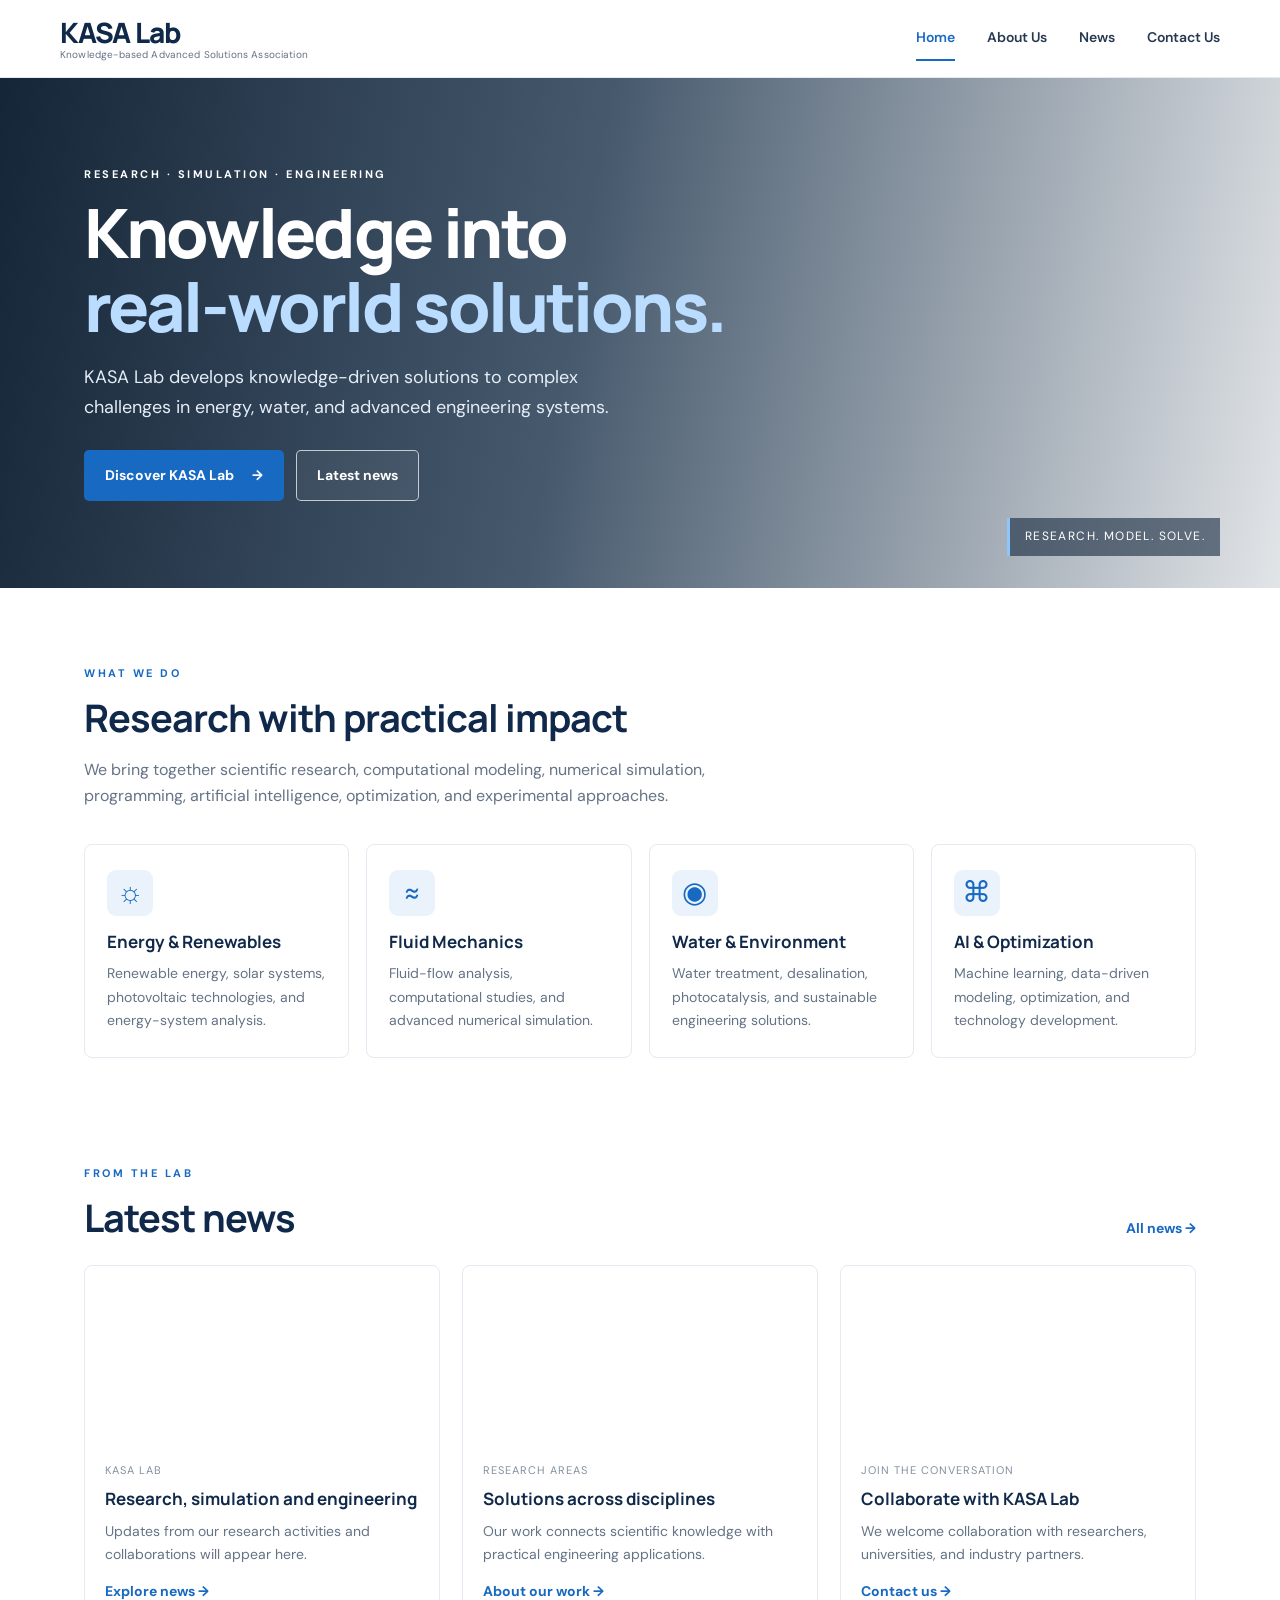
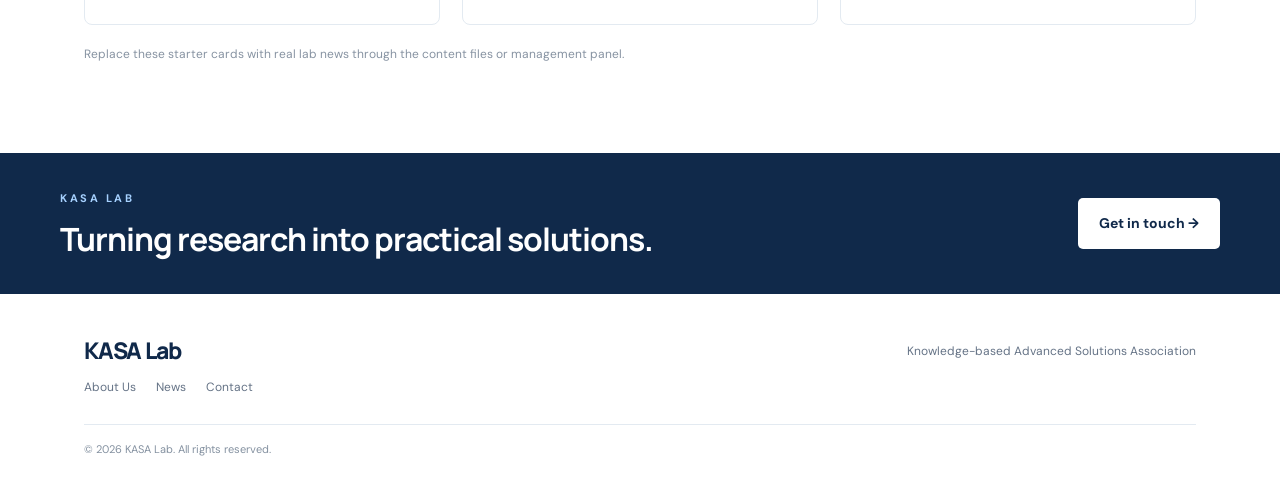
==== index.html @ eb9fc270 "Add files via upload" ====
<!doctype html>
<html lang="en">
<head><meta charset="utf-8"><meta name="viewport" content="width=device-width, initial-scale=1"><meta name="description" content="KASA Lab — Knowledge-based Advanced Solutions Association. Research, simulation and engineering."><title>KASA Lab | Research, Simulation & Engineering</title><link rel="stylesheet" href="styles.css"></head>
<body>
<header class="site-header"><a class="brand" href="index.html"><span class="brand-name">KASA Lab</span><span class="brand-tagline">Knowledge-based Advanced Solutions Association</span></a><button class="menu-toggle" aria-label="Toggle navigation" aria-expanded="false">☰</button><nav class="nav"><a class="active" href="index.html">Home</a><a href="about.html">About Us</a><a href="news.html">News</a><a href="contact.html">Contact Us</a></nav></header>
<main>
<section class="hero"><div class="hero-shade"></div><div class="hero-content"><p class="eyebrow">RESEARCH · SIMULATION · ENGINEERING</p><h1>Knowledge into<br><span>real-world solutions.</span></h1><p class="hero-copy">KASA Lab develops knowledge-driven solutions to complex challenges in energy, water, and advanced engineering systems.</p><div class="hero-actions"><a class="button button-primary" href="about.html">Discover KASA Lab <span>→</span></a><a class="button button-outline" href="news.html">Latest news</a></div></div><div class="hero-note">Research. Model. Solve.</div></section>
<section class="section focus-section"><div class="section-heading"><p class="eyebrow blue">WHAT WE DO</p><h2>Research with practical impact</h2><p>We bring together scientific research, computational modeling, numerical simulation, programming, artificial intelligence, optimization, and experimental approaches.</p></div><div class="focus-grid"><article class="focus-card"><span class="focus-icon">☼</span><h3>Energy & Renewables</h3><p>Renewable energy, solar systems, photovoltaic technologies, and energy-system analysis.</p></article><article class="focus-card"><span class="focus-icon">≈</span><h3>Fluid Mechanics</h3><p>Fluid-flow analysis, computational studies, and advanced numerical simulation.</p></article><article class="focus-card"><span class="focus-icon">◉</span><h3>Water & Environment</h3><p>Water treatment, desalination, photocatalysis, and sustainable engineering solutions.</p></article><article class="focus-card"><span class="focus-icon">⌘</span><h3>AI & Optimization</h3><p>Machine learning, data-driven modeling, optimization, and technology development.</p></article></div></section>
<section class="section news-section"><div class="section-title-row"><div><p class="eyebrow blue">FROM THE LAB</p><h2>Latest news</h2></div><a class="text-link" href="news.html">All news →</a></div><div class="news-grid" id="home-news"><article class="news-card"><div class="news-image image-energy"></div><div class="news-body"><p class="news-date">KASA Lab</p><h3>Research, simulation and engineering</h3><p>Updates from our research activities and collaborations will appear here.</p><a href="news.html" class="text-link">Explore news →</a></div></article><article class="news-card"><div class="news-image image-water"></div><div class="news-body"><p class="news-date">Research areas</p><h3>Solutions across disciplines</h3><p>Our work connects scientific knowledge with practical engineering applications.</p><a href="about.html" class="text-link">About our work →</a></div></article><article class="news-card"><div class="news-image image-flow"></div><div class="news-body"><p class="news-date">Join the conversation</p><h3>Collaborate with KASA Lab</h3><p>We welcome collaboration with researchers, universities, and industry partners.</p><a href="contact.html" class="text-link">Contact us →</a></div></article></div><p class="small-note">Replace these starter cards with real lab news through the content files or management panel.</p></section>
<section class="cta-band"><div><p class="eyebrow">KASA LAB</p><h2>Turning research into practical solutions.</h2></div><a class="button button-light" href="contact.html">Get in touch →</a></section>
</main><footer class="site-footer"><a class="footer-brand" href="index.html">KASA Lab</a><p>Knowledge-based Advanced Solutions Association</p><div class="footer-links"><a href="about.html">About Us</a><a href="news.html">News</a><a href="contact.html">Contact</a></div><small>© <span id="year"></span> KASA Lab. All rights reserved.</small></footer><script src="script.js"></script></body></html>
---- styles.css ----
@import url('https://fonts.googleapis.com/css2?family=DM+Sans:wght@400;500;600;700&family=Manrope:wght@400;500;600;700;800&display=swap');
:root{--navy:#10294a;--navy2:#173c64;--blue:#1769c2;--sky:#eaf3fb;--ink:#1a2a3d;--muted:#657386;--line:#e3eaf1;--white:#fff;--soft:#f5f8fb;--max:1160px}*{box-sizing:border-box}html{scroll-behavior:smooth}body{margin:0;color:var(--ink);font-family:'DM Sans',Arial,sans-serif;line-height:1.65;background:#fff}a{color:inherit;text-decoration:none}.site-header{height:auto;min-height:78px;padding:15px max(24px,calc((100% - var(--max))/2));display:flex;align-items:center;justify-content:space-between;gap:28px;border-bottom:1px solid var(--line);background:#fff;position:relative;z-index:5}.brand{display:flex;flex-direction:column;line-height:1.2}.brand-name,.footer-brand{font-family:Manrope,sans-serif;font-weight:800;font-size:28px;letter-spacing:-1.2px;color:var(--navy)}.brand-tagline{font-size:10px;color:var(--muted);letter-spacing:.15px}.nav{display:flex;align-items:center;gap:32px}.nav a{font-weight:600;font-size:14px;color:#263950;padding:10px 0;border-bottom:2px solid transparent}.nav a:hover,.nav a.active{color:var(--blue);border-color:var(--blue)}.menu-toggle{display:none;border:0;background:none;font-size:26px;color:var(--navy)}.hero{position:relative;min-height:510px;display:flex;align-items:center;overflow:hidden;background:linear-gradient(100deg,rgba(7,24,44,.94) 0%,rgba(12,37,63,.76) 45%,rgba(12,37,63,.12) 100%),url('https://images.unsplash.com/photo-1509391366360-2e959784a276?auto=format&fit=crop&w=2000&q=85') center 52%/cover no-repeat;color:#fff}.hero-content{position:relative;z-index:1;max-width:var(--max);width:100%;margin:0 auto;padding:76px 24px}.eyebrow{font-size:11px;font-weight:700;letter-spacing:2.5px;margin:0 0 13px}.eyebrow.blue{color:var(--blue)}.hero h1,.page-hero h1{font-family:Manrope,sans-serif;font-size:clamp(42px,6vw,68px);line-height:1.08;letter-spacing:-2.6px;margin:0 0 20px;font-weight:800}.hero h1 span{color:#b9dcff}.hero-copy{max-width:570px;font-size:18px;color:#e5edf6;margin:0 0 27px}.hero-actions{display:flex;gap:12px;flex-wrap:wrap}.button{display:inline-flex;align-items:center;justify-content:center;gap:18px;border-radius:5px;padding:13px 20px;font-size:14px;font-weight:700;border:1px solid transparent;cursor:pointer;font-family:inherit}.button-primary{background:var(--blue);color:#fff}.button-primary:hover{background:#0e55a1}.button-outline{border-color:rgba(255,255,255,.7);color:#fff;background:rgba(255,255,255,.05)}.button-light{background:#fff;color:var(--navy)}.hero-note{position:absolute;right:max(24px,calc((100% - var(--max))/2));bottom:32px;border-left:3px solid #8dc5ff;padding:9px 15px;background:rgba(10,30,53,.56);font-size:12px;letter-spacing:1.4px;text-transform:uppercase}.section{max-width:var(--max);margin:0 auto;padding:76px 24px}.section-heading{max-width:720px;margin-bottom:34px}.section h2,.section-heading h2,.cta-band h2{font-family:Manrope,sans-serif;font-size:clamp(28px,4vw,38px);letter-spacing:-1px;line-height:1.2;color:var(--navy);margin:0 0 16px}.section-heading>p:last-child{color:var(--muted);max-width:700px}.focus-grid{display:grid;grid-template-columns:repeat(4,1fr);gap:17px}.focus-card{padding:25px 22px;border:1px solid var(--line);border-radius:8px;background:#fff;transition:transform .2s,box-shadow .2s}.focus-card:hover,.news-card:hover{transform:translateY(-3px);box-shadow:0 12px 30px rgba(15,47,79,.08)}.focus-icon{display:inline-flex;width:46px;height:46px;align-items:center;justify-content:center;border-radius:9px;background:var(--sky);color:var(--blue);font-size:29px;margin-bottom:15px}.focus-card h3,.news-card h3{font-family:Manrope,sans-serif;color:var(--navy);font-size:17px;line-height:1.35;margin:0 0 9px}.focus-card p,.news-card p{font-size:14px;color:var(--muted);margin:0}.news-section{padding-top:30px}.section-title-row{display:flex;align-items:end;justify-content:space-between;gap:20px;margin-bottom:25px}.section-title-row h2{margin-bottom:0}.text-link{display:inline-block;color:var(--blue);font-size:14px;font-weight:700;margin-top:10px}.text-link:hover{text-decoration:underline}.news-grid{display:grid;grid-template-columns:repeat(3,1fr);gap:22px}.news-card{border:1px solid var(--line);border-radius:8px;overflow:hidden;background:#fff;transition:transform .2s,box-shadow .2s}.news-image{height:175px;background-size:cover;background-position:center}.image-energy{background-image:url('https://images.unsplash.com/photo-1509391366360-2e959784a276?auto=format&fit=crop&w=900&q=80')}.image-water{background-image:url('https://images.unsplash.com/photo-1530053969600-caed2596d242?auto=format&fit=crop&w=900&q=80')}.image-flow{background-image:url('https://images.unsplash.com/photo-1581092921461-eab62e97a780?auto=format&fit=crop&w=900&q=80')}.news-body{padding:20px}.news-date{font-size:11px!important;text-transform:uppercase;letter-spacing:1px;color:#8290a1!important;margin-bottom:8px!important}.news-card h3{margin-bottom:9px}.news-card .text-link{margin-top:14px}.small-note{font-size:12px;color:#8793a2;margin-top:20px}.cta-band{background:var(--navy);color:#fff;padding:36px max(24px,calc((100% - var(--max))/2));display:flex;justify-content:space-between;align-items:center;gap:24px}.cta-band .eyebrow{color:#a6d1ff}.cta-band h2{color:#fff;margin:0;font-size:clamp(24px,3vw,32px)}.site-footer{max-width:var(--max);padding:38px 24px 24px;margin:0 auto;display:grid;grid-template-columns:1fr auto;gap:8px 20px;align-items:center}.footer-brand{font-size:23px}.site-footer p{font-size:12px;color:var(--muted);margin:0}.footer-links{display:flex;gap:20px;font-size:12px;color:var(--muted)}.site-footer small{grid-column:1/-1;border-top:1px solid var(--line);padding-top:15px;margin-top:18px;color:#8491a0;font-size:11px}.page-hero{padding:82px max(24px,calc((100% - var(--max))/2)) 60px;background:linear-gradient(135deg,#f4f8fc,#fff);border-bottom:1px solid var(--line)}.page-hero h1{font-size:clamp(38px,5vw,58px);color:var(--navy);max-width:900px}.page-hero h1 span{color:var(--blue)}.page-hero>p:last-child{color:var(--muted);font-size:17px;max-width:720px;margin:0}.about-layout{display:grid;grid-template-columns:1.5fr 1fr;gap:58px;align-items:center}.about-layout p:not(.eyebrow){color:#526174}.quote-panel{background:var(--navy);border-radius:9px;color:#fff;padding:35px}.quote-mark{font-family:Georgia,serif;font-size:70px;color:#8dc5ff;line-height:.8}.quote-panel p{font-family:Manrope,sans-serif;font-size:22px;line-height:1.45;color:#fff!important}.quote-rule{display:block;width:48px;height:3px;background:#78baff;margin:25px 0 16px}.quote-panel strong{font-size:11px;letter-spacing:1px;color:#d0e6fb}.interests-section{padding-top:20px}.interest-list{display:grid;grid-template-columns:repeat(3,1fr);gap:12px}.interest-list span{padding:14px 17px;background:var(--soft);border:1px solid var(--line);border-radius:6px;font-size:14px;font-weight:600;color:#29435f}.team-section{padding-top:20px}.muted{color:var(--muted)!important}.team-placeholder{display:flex;gap:22px;align-items:center;padding:25px;border:1px dashed #c9d6e4;border-radius:8px;max-width:680px}.avatar-placeholder{width:90px;height:90px;flex:0 0 90px;border-radius:50%;display:flex;align-items:center;justify-content:center;background:#e4effa;color:var(--blue);font:800 36px Manrope}.team-placeholder h3{margin:0;color:var(--navy);font-family:Manrope}.team-placeholder p{margin:5px 0;color:var(--muted);font-size:14px}.news-grid-wide{padding-top:10px}.contact-layout{display:grid;grid-template-columns:.8fr 1.2fr;gap:70px}.contact-intro h2{font-size:34px}.contact-intro>p:not(.eyebrow){color:var(--muted)}.contact-detail{display:flex;gap:14px;margin-top:24px}.detail-icon{display:flex;align-items:center;justify-content:center;width:42px;height:42px;border-radius:7px;background:var(--sky);color:var(--blue);font-size:21px;flex-shrink:0}.contact-detail strong{color:var(--navy);font-size:14px}.contact-detail p{margin:2px 0;color:var(--muted);font-size:13px}.contact-form{padding:30px;border:1px solid var(--line);border-radius:9px;box-shadow:0 12px 36px rgba(14,44,75,.05)}.contact-form label{display:block;font-weight:700;color:var(--navy);font-size:13px;margin:0 0 6px}.contact-form input,.contact-form textarea{width:100%;font:inherit;font-size:14px;padding:12px 13px;margin-bottom:18px;border:1px solid #d8e1eb;border-radius:5px;background:#fff;color:var(--ink)}.contact-form input:focus,.contact-form textarea:focus{outline:2px solid #b9d9fa;border-color:var(--blue)}.contact-form textarea{resize:vertical}.form-note{font-size:11px;color:#8995a3;margin:13px 0 0}.contact-form .button{width:100%}@media(max-width:800px){.site-header{padding:14px 20px;flex-wrap:wrap}.menu-toggle{display:block}.nav{display:none;flex-basis:100%;flex-direction:column;align-items:stretch;gap:0;padding:6px 0}.nav.open{display:flex}.nav a{padding:11px 0}.hero{min-height:500px}.hero-content{padding:64px 24px}.hero-note{display:none}.focus-grid{grid-template-columns:repeat(2,1fr)}.news-grid{grid-template-columns:repeat(2,1fr)}.about-layout,.contact-layout{grid-template-columns:1fr;gap:35px}.interest-list{grid-template-columns:repeat(2,1fr)}.page-hero{padding-top:60px;padding-bottom:48px}.cta-band{padding-top:30px;padding-bottom:30px}}@media(max-width:520px){.brand-name{font-size:24px}.brand-tagline{font-size:9px}.hero h1{font-size:43px;letter-spacing:-1.6px}.hero-copy{font-size:16px}.focus-grid,.news-grid,.interest-list{grid-template-columns:1fr}.focus-card{padding:20px}.section{padding-top:52px;padding-bottom:52px}.section-title-row{align-items:start;flex-direction:column}.cta-band{align-items:start;flex-direction:column}.site-footer{grid-template-columns:1fr}.footer-links{flex-wrap:wrap}.site-footer small{grid-column:auto}.contact-form{padding:20px}.team-placeholder{align-items:start;flex-direction:column}.news-image{height:200px}}
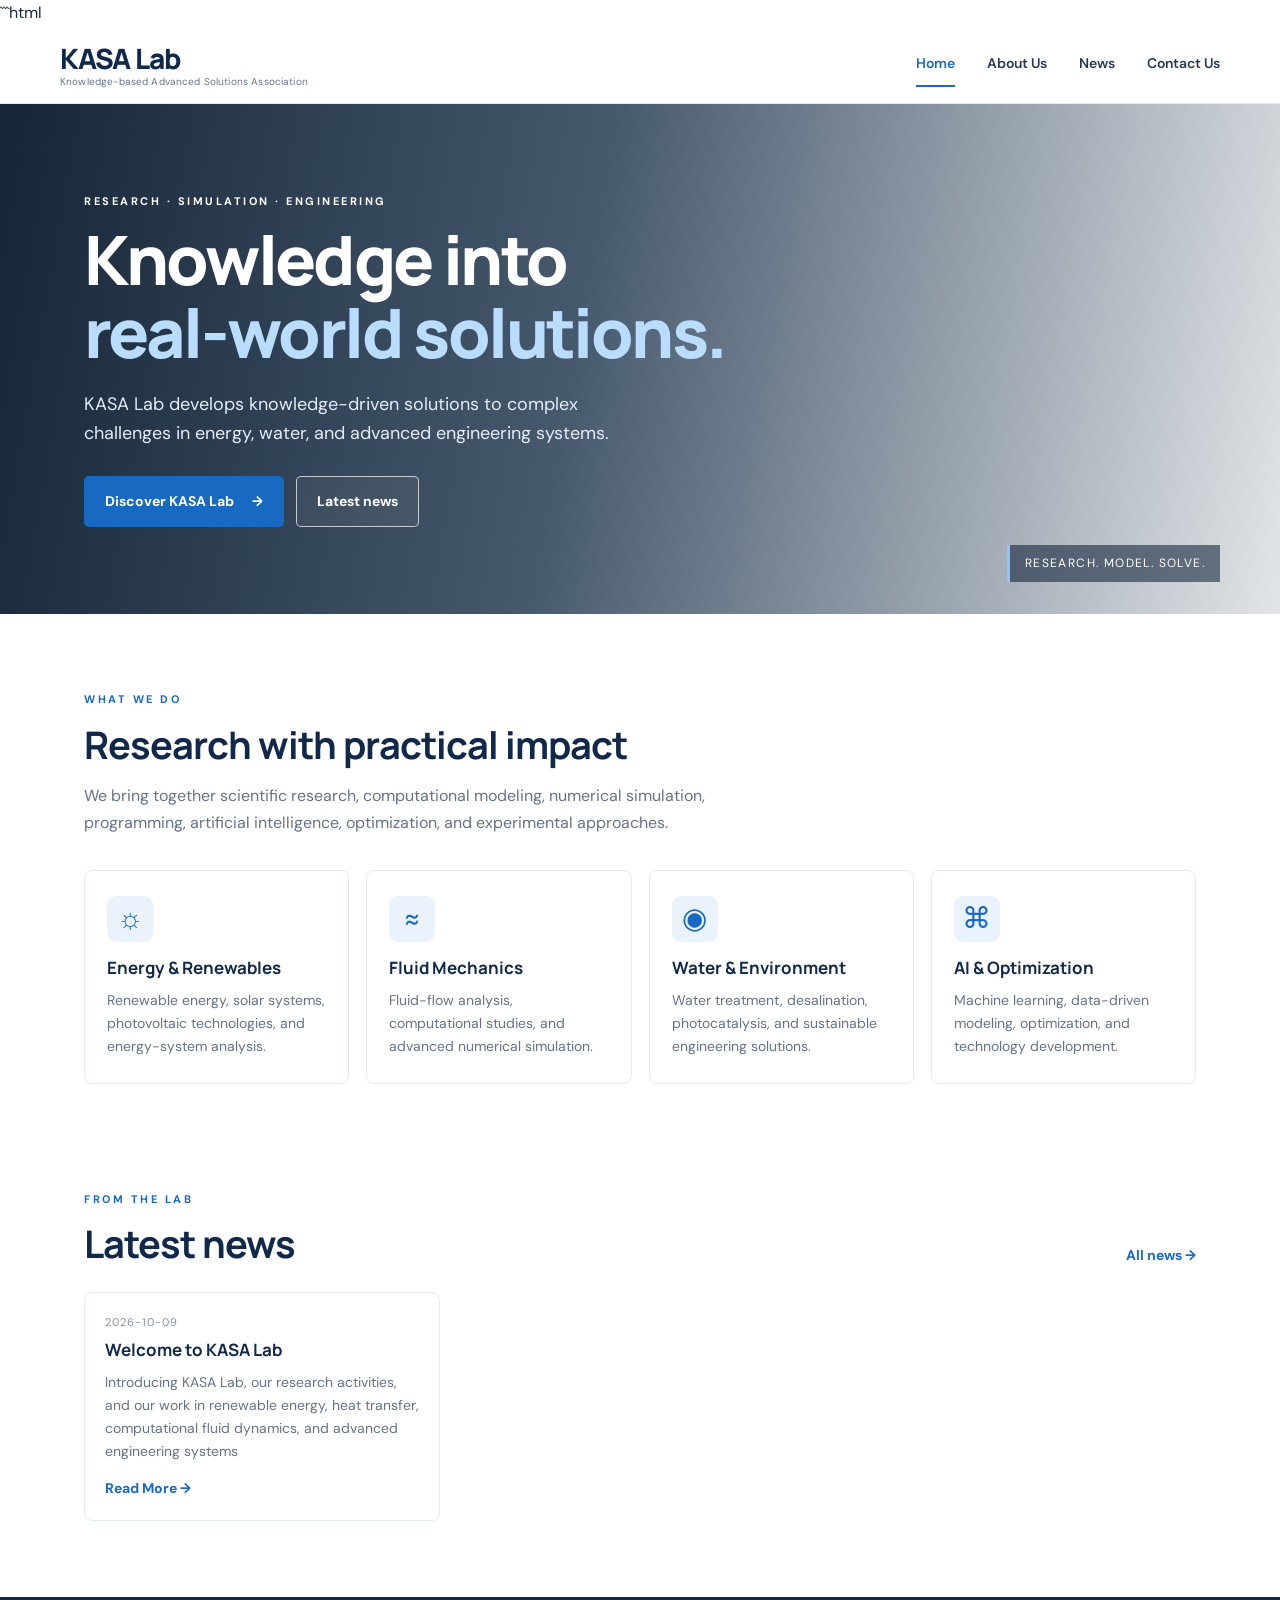
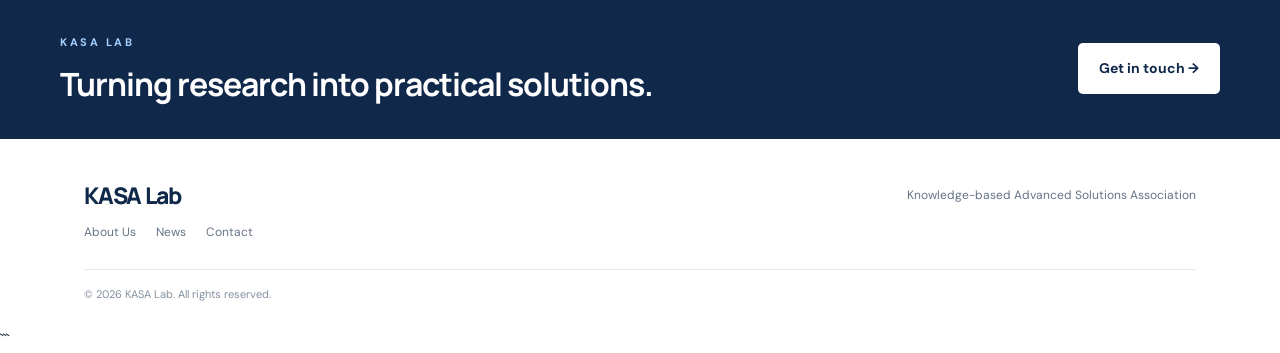
==== commit 938e061c: "Update index.html" ====
--- a/index.html
+++ b/index.html
@@ -1,11 +1,174 @@
+```html
 <!doctype html>
 <html lang="en">
-<head><meta charset="utf-8"><meta name="viewport" content="width=device-width, initial-scale=1"><meta name="description" content="KASA Lab — Knowledge-based Advanced Solutions Association. Research, simulation and engineering."><title>KASA Lab | Research, Simulation & Engineering</title><link rel="stylesheet" href="styles.css"></head>
+<head>
+  <meta charset="utf-8">
+  <meta name="viewport" content="width=device-width, initial-scale=1">
+  <meta name="description" content="KASA Lab — Knowledge-based Advanced Solutions Association. Research, simulation and engineering.">
+  <title>KASA Lab | Research, Simulation & Engineering</title>
+  <link rel="stylesheet" href="styles.css">
+</head>
 <body>
-<header class="site-header"><a class="brand" href="index.html"><span class="brand-name">KASA Lab</span><span class="brand-tagline">Knowledge-based Advanced Solutions Association</span></a><button class="menu-toggle" aria-label="Toggle navigation" aria-expanded="false">☰</button><nav class="nav"><a class="active" href="index.html">Home</a><a href="about.html">About Us</a><a href="news.html">News</a><a href="contact.html">Contact Us</a></nav></header>
+
+<header class="site-header">
+  <a class="brand" href="index.html">
+    <span class="brand-name">KASA Lab</span>
+    <span class="brand-tagline">Knowledge-based Advanced Solutions Association</span>
+  </a>
+  <button class="menu-toggle" aria-label="Toggle navigation" aria-expanded="false">☰</button>
+  <nav class="nav">
+    <a class="active" href="index.html">Home</a>
+    <a href="about.html">About Us</a>
+    <a href="news.html">News</a>
+    <a href="contact.html">Contact Us</a>
+  </nav>
+</header>
+
 <main>
-<section class="hero"><div class="hero-shade"></div><div class="hero-content"><p class="eyebrow">RESEARCH · SIMULATION · ENGINEERING</p><h1>Knowledge into<br><span>real-world solutions.</span></h1><p class="hero-copy">KASA Lab develops knowledge-driven solutions to complex challenges in energy, water, and advanced engineering systems.</p><div class="hero-actions"><a class="button button-primary" href="about.html">Discover KASA Lab <span>→</span></a><a class="button button-outline" href="news.html">Latest news</a></div></div><div class="hero-note">Research. Model. Solve.</div></section>
-<section class="section focus-section"><div class="section-heading"><p class="eyebrow blue">WHAT WE DO</p><h2>Research with practical impact</h2><p>We bring together scientific research, computational modeling, numerical simulation, programming, artificial intelligence, optimization, and experimental approaches.</p></div><div class="focus-grid"><article class="focus-card"><span class="focus-icon">☼</span><h3>Energy & Renewables</h3><p>Renewable energy, solar systems, photovoltaic technologies, and energy-system analysis.</p></article><article class="focus-card"><span class="focus-icon">≈</span><h3>Fluid Mechanics</h3><p>Fluid-flow analysis, computational studies, and advanced numerical simulation.</p></article><article class="focus-card"><span class="focus-icon">◉</span><h3>Water & Environment</h3><p>Water treatment, desalination, photocatalysis, and sustainable engineering solutions.</p></article><article class="focus-card"><span class="focus-icon">⌘</span><h3>AI & Optimization</h3><p>Machine learning, data-driven modeling, optimization, and technology development.</p></article></div></section>
-<section class="section news-section"><div class="section-title-row"><div><p class="eyebrow blue">FROM THE LAB</p><h2>Latest news</h2></div><a class="text-link" href="news.html">All news →</a></div><div class="news-grid" id="home-news"><article class="news-card"><div class="news-image image-energy"></div><div class="news-body"><p class="news-date">KASA Lab</p><h3>Research, simulation and engineering</h3><p>Updates from our research activities and collaborations will appear here.</p><a href="news.html" class="text-link">Explore news →</a></div></article><article class="news-card"><div class="news-image image-water"></div><div class="news-body"><p class="news-date">Research areas</p><h3>Solutions across disciplines</h3><p>Our work connects scientific knowledge with practical engineering applications.</p><a href="about.html" class="text-link">About our work →</a></div></article><article class="news-card"><div class="news-image image-flow"></div><div class="news-body"><p class="news-date">Join the conversation</p><h3>Collaborate with KASA Lab</h3><p>We welcome collaboration with researchers, universities, and industry partners.</p><a href="contact.html" class="text-link">Contact us →</a></div></article></div><p class="small-note">Replace these starter cards with real lab news through the content files or management panel.</p></section>
-<section class="cta-band"><div><p class="eyebrow">KASA LAB</p><h2>Turning research into practical solutions.</h2></div><a class="button button-light" href="contact.html">Get in touch →</a></section>
-</main><footer class="site-footer"><a class="footer-brand" href="index.html">KASA Lab</a><p>Knowledge-based Advanced Solutions Association</p><div class="footer-links"><a href="about.html">About Us</a><a href="news.html">News</a><a href="contact.html">Contact</a></div><small>© <span id="year"></span> KASA Lab. All rights reserved.</small></footer><script src="script.js"></script></body></html>
+  <section class="hero">
+    <div class="hero-shade"></div>
+    <div class="hero-content">
+      <p class="eyebrow">RESEARCH · SIMULATION · ENGINEERING</p>
+      <h1>Knowledge into<br><span>real-world solutions.</span></h1>
+      <p class="hero-copy">KASA Lab develops knowledge-driven solutions to complex challenges in energy, water, and advanced engineering systems.</p>
+      <div class="hero-actions">
+        <a class="button button-primary" href="about.html">Discover KASA Lab <span>→</span></a>
+        <a class="button button-outline" href="news.html">Latest news</a>
+      </div>
+    </div>
+    <div class="hero-note">Research. Model. Solve.</div>
+  </section>
+
+  <section class="section focus-section">
+    <div class="section-heading">
+      <p class="eyebrow blue">WHAT WE DO</p>
+      <h2>Research with practical impact</h2>
+      <p>We bring together scientific research, computational modeling, numerical simulation, programming, artificial intelligence, optimization, and experimental approaches.</p>
+    </div>
+
+    <div class="focus-grid">
+      <article class="focus-card">
+        <span class="focus-icon">☼</span>
+        <h3>Energy & Renewables</h3>
+        <p>Renewable energy, solar systems, photovoltaic technologies, and energy-system analysis.</p>
+      </article>
+      <article class="focus-card">
+        <span class="focus-icon">≈</span>
+        <h3>Fluid Mechanics</h3>
+        <p>Fluid-flow analysis, computational studies, and advanced numerical simulation.</p>
+      </article>
+      <article class="focus-card">
+        <span class="focus-icon">◉</span>
+        <h3>Water & Environment</h3>
+        <p>Water treatment, desalination, photocatalysis, and sustainable engineering solutions.</p>
+      </article>
+      <article class="focus-card">
+        <span class="focus-icon">⌘</span>
+        <h3>AI & Optimization</h3>
+        <p>Machine learning, data-driven modeling, optimization, and technology development.</p>
+      </article>
+    </div>
+  </section>
+
+  <section class="section news-section">
+    <div class="section-title-row">
+      <div>
+        <p class="eyebrow blue">FROM THE LAB</p>
+        <h2>Latest news</h2>
+      </div>
+      <a class="text-link" href="news.html">All news →</a>
+    </div>
+
+    <div class="news-grid" id="home-news">
+      <p class="small-note">Loading the latest news…</p>
+    </div>
+  </section>
+
+  <section class="cta-band">
+    <div>
+      <p class="eyebrow">KASA LAB</p>
+      <h2>Turning research into practical solutions.</h2>
+    </div>
+    <a class="button button-light" href="contact.html">Get in touch →</a>
+  </section>
+</main>
+
+<footer class="site-footer">
+  <a class="footer-brand" href="index.html">KASA Lab</a>
+  <p>Knowledge-based Advanced Solutions Association</p>
+  <div class="footer-links">
+    <a href="about.html">About Us</a>
+    <a href="news.html">News</a>
+    <a href="contact.html">Contact</a>
+  </div>
+  <small>© <span id="year"></span> KASA Lab. All rights reserved.</small>
+</footer>
+
+<script src="script.js"></script>
+
+<script>
+  async function loadHomeNews() {
+    const container = document.getElementById("home-news");
+
+    try {
+      const response = await fetch("public/data/news.json");
+
+      if (!response.ok) {
+        throw new Error("Could not load news data");
+      }
+
+      const news = await response.json();
+      container.replaceChildren();
+
+      if (!Array.isArray(news) || news.length === 0) {
+        container.innerHTML = '<p class="small-note">New research updates will appear here soon.</p>';
+        return;
+      }
+
+      news.slice(0, 3).forEach(item => {
+        const card = document.createElement("article");
+        card.className = "news-card";
+
+        if (item.image) {
+          const image = document.createElement("div");
+          image.className = "news-image";
+          image.style.backgroundImage = `url("${item.image}")`;
+          image.style.backgroundSize = "cover";
+          image.style.backgroundPosition = "center";
+          card.appendChild(image);
+        }
+
+        const body = document.createElement("div");
+        body.className = "news-body";
+
+        const date = document.createElement("p");
+        date.className = "news-date";
+        date.textContent = item.date || "";
+
+        const title = document.createElement("h3");
+        title.textContent = item.title || "Untitled news";
+
+        const summary = document.createElement("p");
+        summary.textContent = item.summary || "";
+
+        const link = document.createElement("a");
+        link.className = "text-link";
+        link.href = "news-article.html?slug=" + encodeURIComponent(item.slug);
+        link.textContent = "Read More →";
+
+        body.append(date, title, summary, link);
+        card.appendChild(body);
+        container.appendChild(card);
+      });
+    } catch (error) {
+      container.innerHTML = '<p class="small-note">News could not be loaded. Please visit the <a href="news.html">News page</a>.</p>';
+      console.error("Error loading homepage news:", error);
+    }
+  }
+
+  loadHomeNews();
+</script>
+
+</body>
+</html>
+```
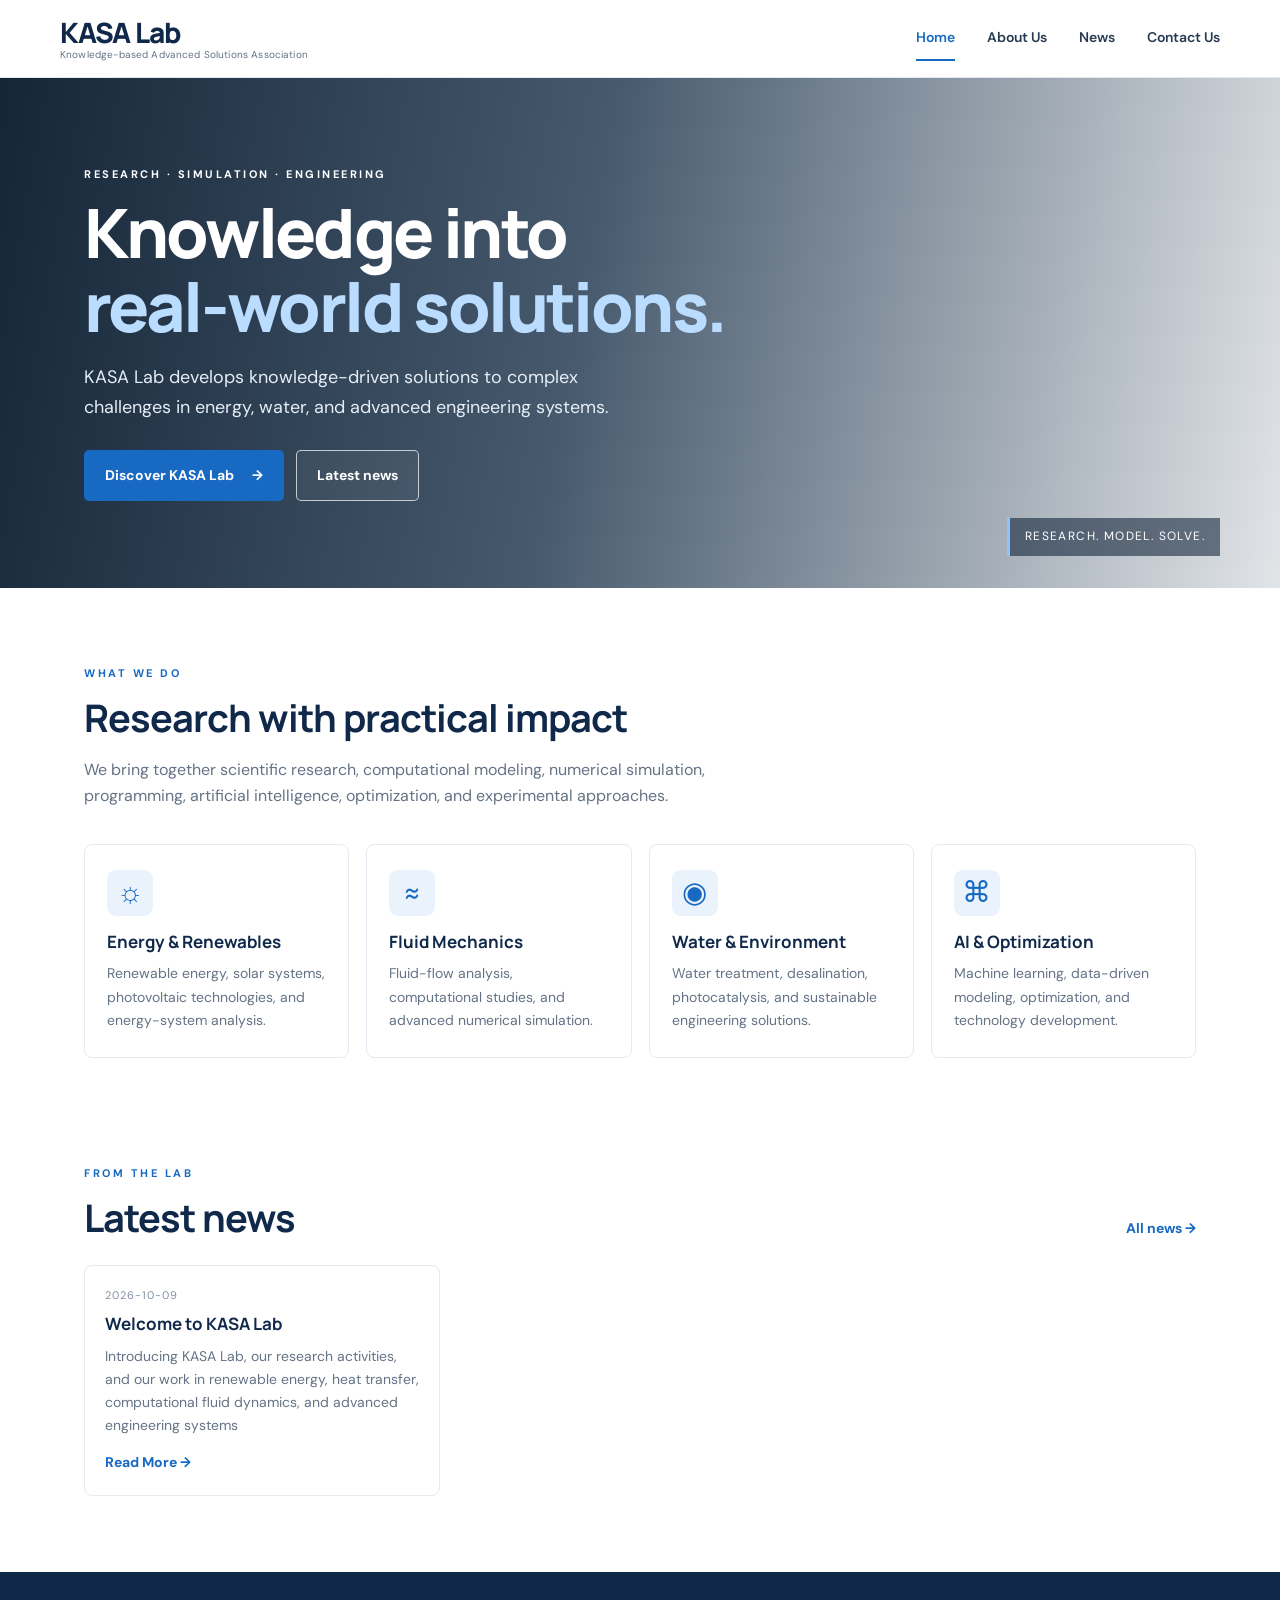
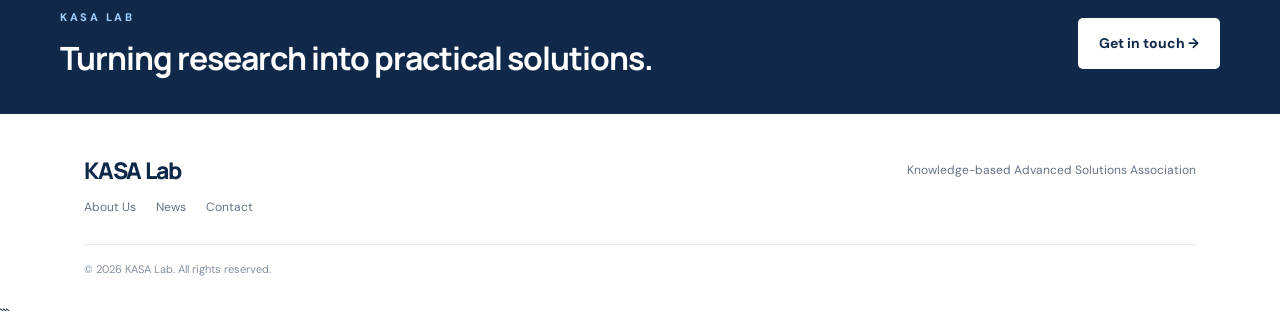
==== commit d1c89de0: "Update index.html" ====
--- a/index.html
+++ b/index.html
@@ -1,4 +1,3 @@
-```html
 <!doctype html>
 <html lang="en">
 <head>
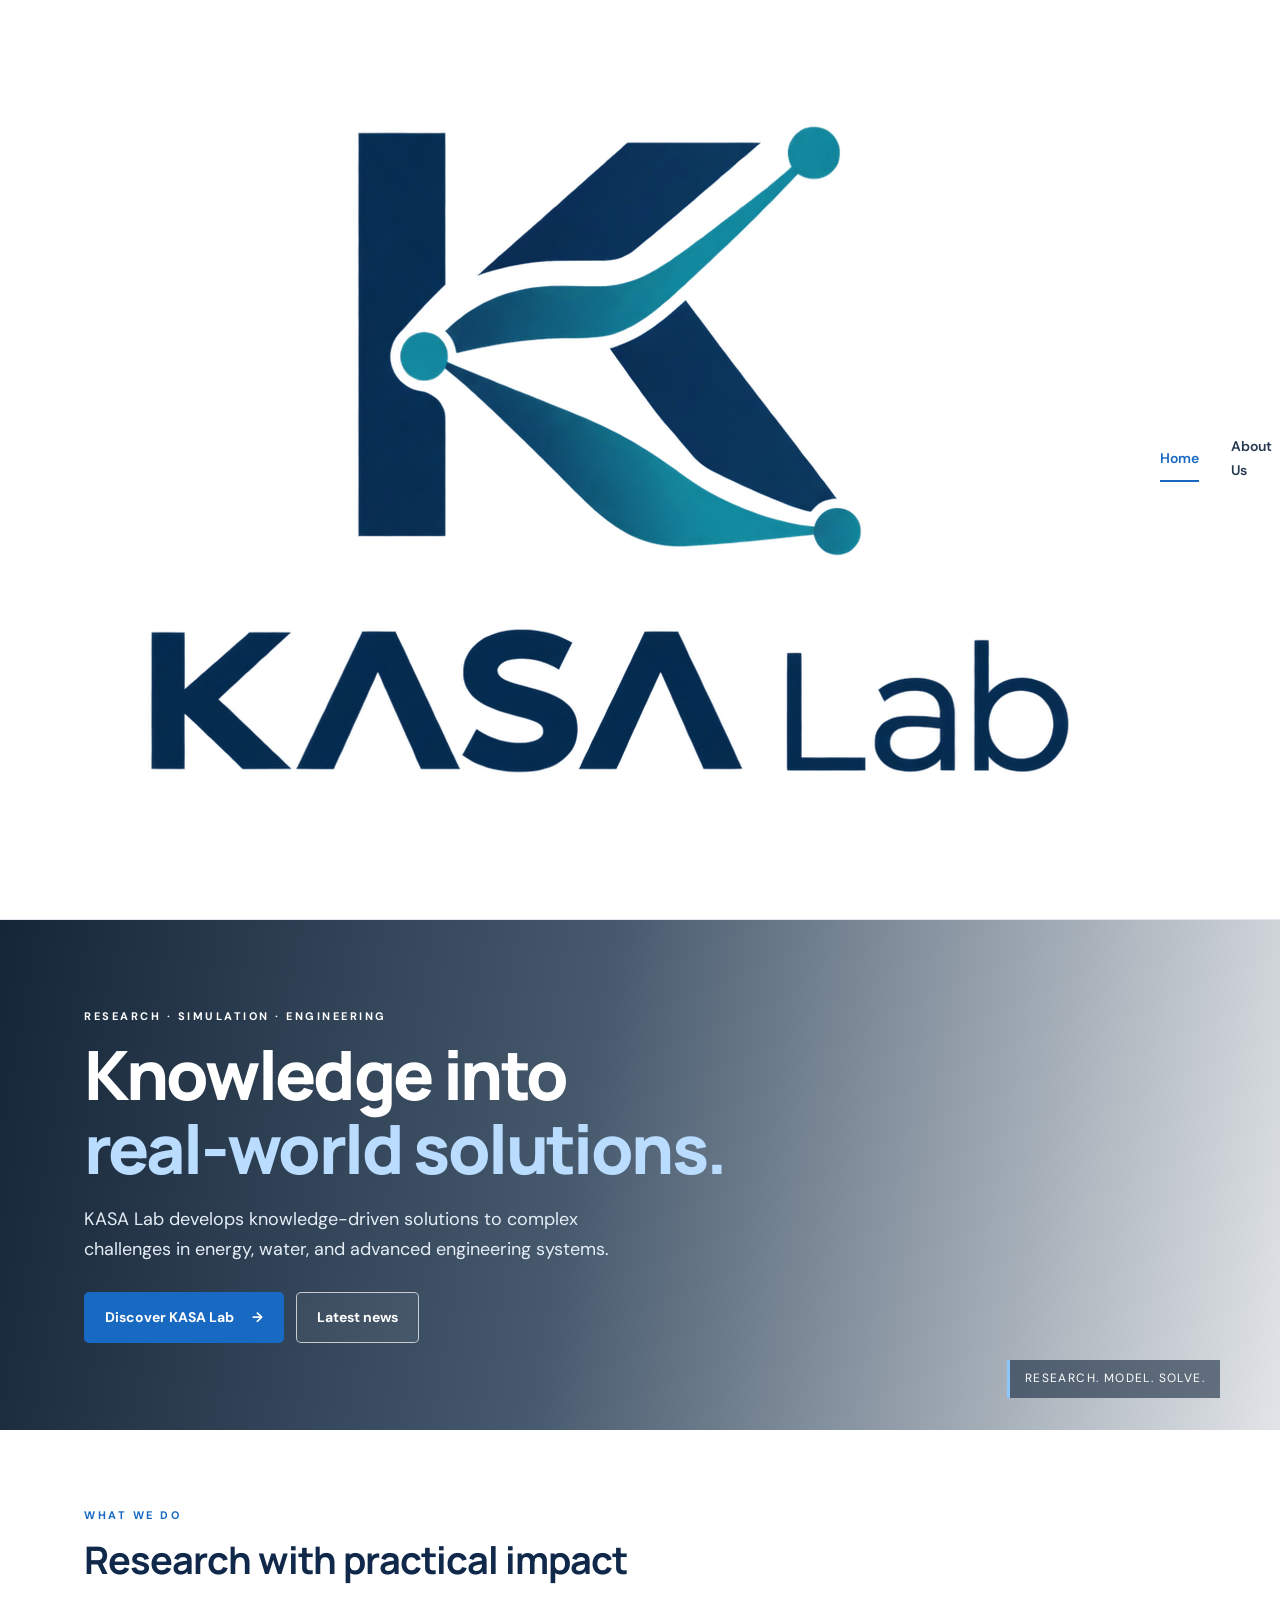
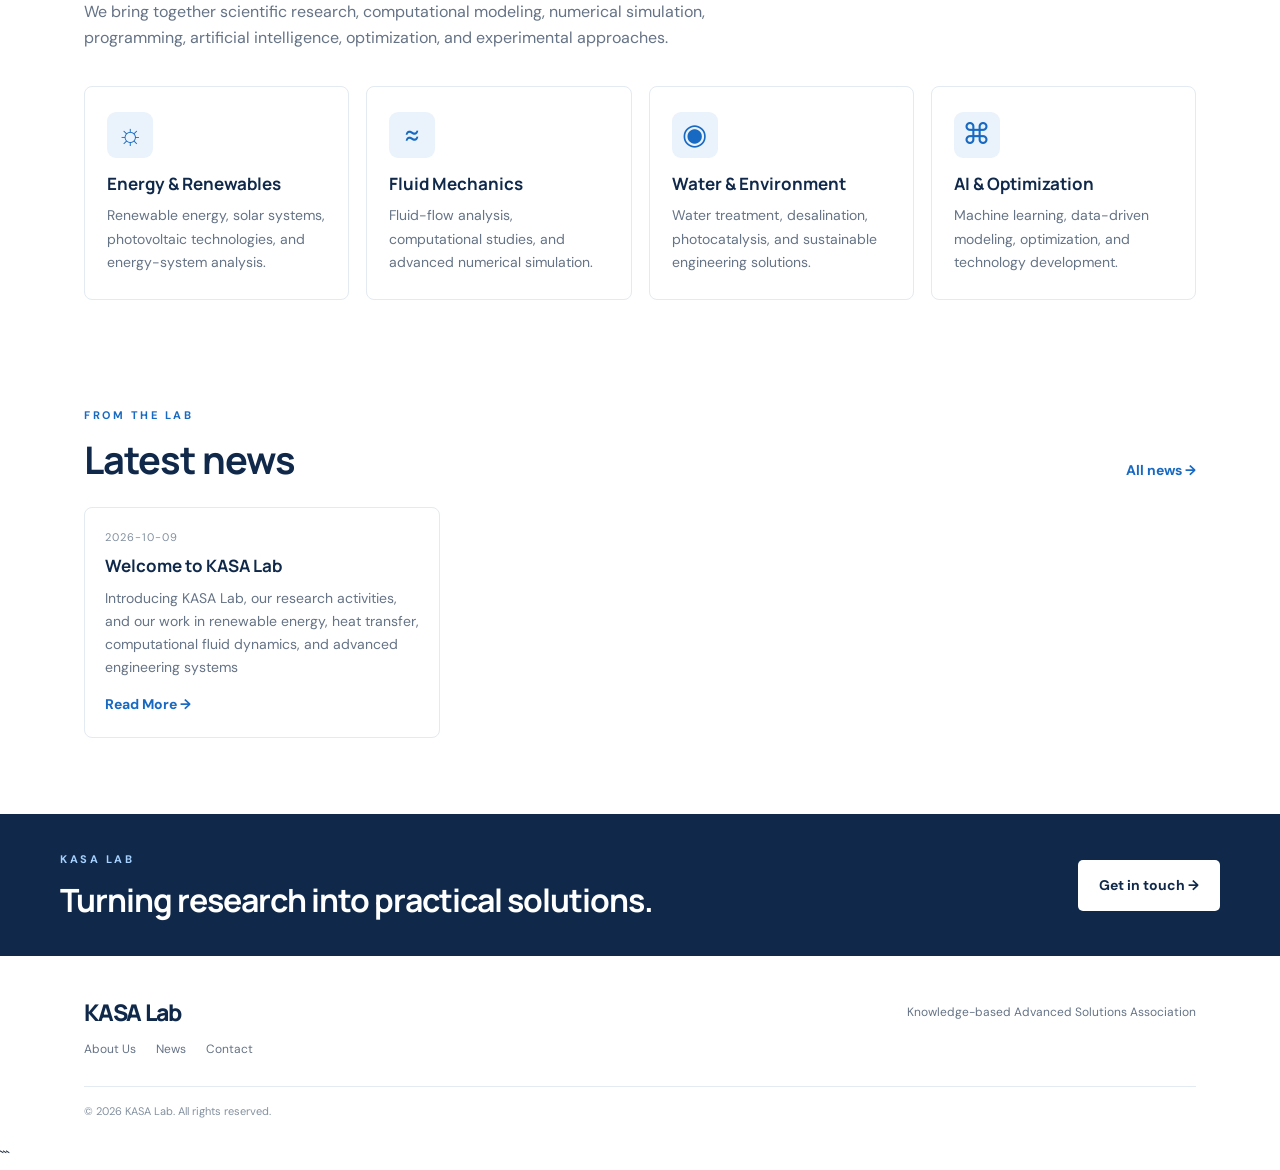
==== commit c5faf1ed: "Update index.html" ====
--- a/index.html
+++ b/index.html
@@ -10,9 +10,12 @@
 <body>
 
 <header class="site-header">
-  <a class="brand" href="index.html">
-    <span class="brand-name">KASA Lab</span>
-    <span class="brand-tagline">Knowledge-based Advanced Solutions Association</span>
+  <a class="brand" href="index.html" aria-label="KASA Lab Home">
+  <img
+    src="kasa-logo.png"
+    alt="KASA Lab — Knowledge-based Advanced Solutions Association"
+    class="brand-logo"
+  >
   </a>
   <button class="menu-toggle" aria-label="Toggle navigation" aria-expanded="false">☰</button>
   <nav class="nav">
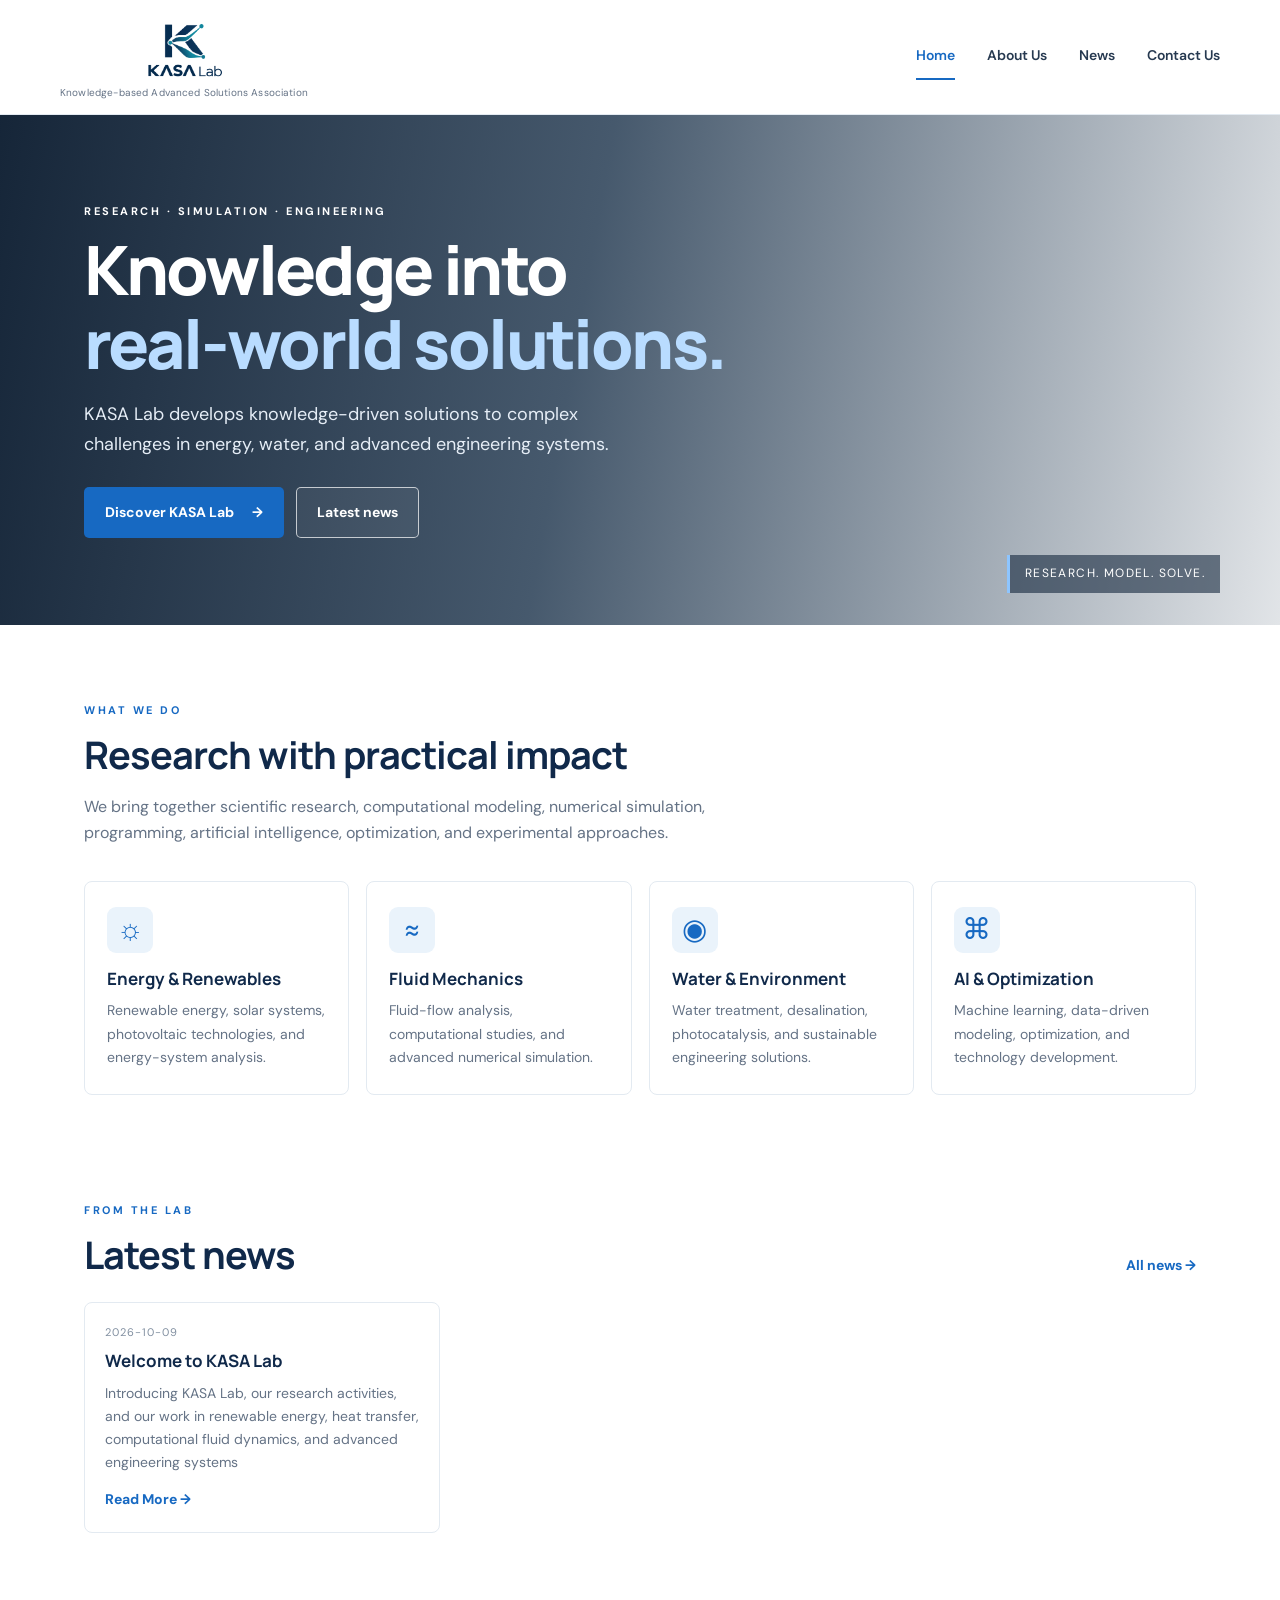
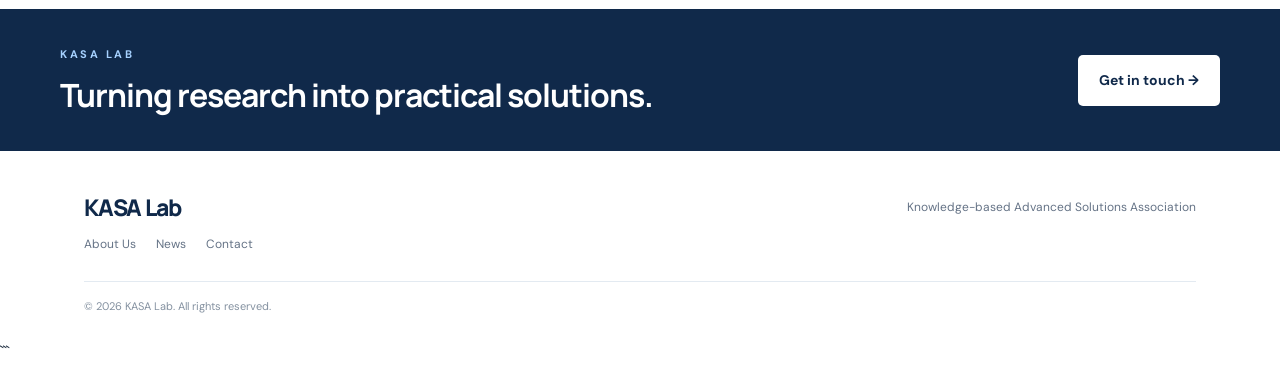
==== commit ff736929: "Update index.html" ====
--- a/index.html
+++ b/index.html
@@ -13,9 +13,12 @@
   <a class="brand" href="index.html" aria-label="KASA Lab Home">
   <img
     src="kasa-logo.png"
-    alt="KASA Lab — Knowledge-based Advanced Solutions Association"
+    alt="KASA Lab logo"
     class="brand-logo"
   >
+  <span class="brand-tagline">
+    Knowledge-based Advanced Solutions Association
+  </span>
   </a>
   <button class="menu-toggle" aria-label="Toggle navigation" aria-expanded="false">☰</button>
   <nav class="nav">
--- a/styles.css
+++ b/styles.css
@@ -1,2 +1,23 @@
 @import url('https://fonts.googleapis.com/css2?family=DM+Sans:wght@400;500;600;700&family=Manrope:wght@400;500;600;700;800&display=swap');
 :root{--navy:#10294a;--navy2:#173c64;--blue:#1769c2;--sky:#eaf3fb;--ink:#1a2a3d;--muted:#657386;--line:#e3eaf1;--white:#fff;--soft:#f5f8fb;--max:1160px}*{box-sizing:border-box}html{scroll-behavior:smooth}body{margin:0;color:var(--ink);font-family:'DM Sans',Arial,sans-serif;line-height:1.65;background:#fff}a{color:inherit;text-decoration:none}.site-header{height:auto;min-height:78px;padding:15px max(24px,calc((100% - var(--max))/2));display:flex;align-items:center;justify-content:space-between;gap:28px;border-bottom:1px solid var(--line);background:#fff;position:relative;z-index:5}.brand{display:flex;flex-direction:column;line-height:1.2}.brand-name,.footer-brand{font-family:Manrope,sans-serif;font-weight:800;font-size:28px;letter-spacing:-1.2px;color:var(--navy)}.brand-tagline{font-size:10px;color:var(--muted);letter-spacing:.15px}.nav{display:flex;align-items:center;gap:32px}.nav a{font-weight:600;font-size:14px;color:#263950;padding:10px 0;border-bottom:2px solid transparent}.nav a:hover,.nav a.active{color:var(--blue);border-color:var(--blue)}.menu-toggle{display:none;border:0;background:none;font-size:26px;color:var(--navy)}.hero{position:relative;min-height:510px;display:flex;align-items:center;overflow:hidden;background:linear-gradient(100deg,rgba(7,24,44,.94) 0%,rgba(12,37,63,.76) 45%,rgba(12,37,63,.12) 100%),url('https://images.unsplash.com/photo-1509391366360-2e959784a276?auto=format&fit=crop&w=2000&q=85') center 52%/cover no-repeat;color:#fff}.hero-content{position:relative;z-index:1;max-width:var(--max);width:100%;margin:0 auto;padding:76px 24px}.eyebrow{font-size:11px;font-weight:700;letter-spacing:2.5px;margin:0 0 13px}.eyebrow.blue{color:var(--blue)}.hero h1,.page-hero h1{font-family:Manrope,sans-serif;font-size:clamp(42px,6vw,68px);line-height:1.08;letter-spacing:-2.6px;margin:0 0 20px;font-weight:800}.hero h1 span{color:#b9dcff}.hero-copy{max-width:570px;font-size:18px;color:#e5edf6;margin:0 0 27px}.hero-actions{display:flex;gap:12px;flex-wrap:wrap}.button{display:inline-flex;align-items:center;justify-content:center;gap:18px;border-radius:5px;padding:13px 20px;font-size:14px;font-weight:700;border:1px solid transparent;cursor:pointer;font-family:inherit}.button-primary{background:var(--blue);color:#fff}.button-primary:hover{background:#0e55a1}.button-outline{border-color:rgba(255,255,255,.7);color:#fff;background:rgba(255,255,255,.05)}.button-light{background:#fff;color:var(--navy)}.hero-note{position:absolute;right:max(24px,calc((100% - var(--max))/2));bottom:32px;border-left:3px solid #8dc5ff;padding:9px 15px;background:rgba(10,30,53,.56);font-size:12px;letter-spacing:1.4px;text-transform:uppercase}.section{max-width:var(--max);margin:0 auto;padding:76px 24px}.section-heading{max-width:720px;margin-bottom:34px}.section h2,.section-heading h2,.cta-band h2{font-family:Manrope,sans-serif;font-size:clamp(28px,4vw,38px);letter-spacing:-1px;line-height:1.2;color:var(--navy);margin:0 0 16px}.section-heading>p:last-child{color:var(--muted);max-width:700px}.focus-grid{display:grid;grid-template-columns:repeat(4,1fr);gap:17px}.focus-card{padding:25px 22px;border:1px solid var(--line);border-radius:8px;background:#fff;transition:transform .2s,box-shadow .2s}.focus-card:hover,.news-card:hover{transform:translateY(-3px);box-shadow:0 12px 30px rgba(15,47,79,.08)}.focus-icon{display:inline-flex;width:46px;height:46px;align-items:center;justify-content:center;border-radius:9px;background:var(--sky);color:var(--blue);font-size:29px;margin-bottom:15px}.focus-card h3,.news-card h3{font-family:Manrope,sans-serif;color:var(--navy);font-size:17px;line-height:1.35;margin:0 0 9px}.focus-card p,.news-card p{font-size:14px;color:var(--muted);margin:0}.news-section{padding-top:30px}.section-title-row{display:flex;align-items:end;justify-content:space-between;gap:20px;margin-bottom:25px}.section-title-row h2{margin-bottom:0}.text-link{display:inline-block;color:var(--blue);font-size:14px;font-weight:700;margin-top:10px}.text-link:hover{text-decoration:underline}.news-grid{display:grid;grid-template-columns:repeat(3,1fr);gap:22px}.news-card{border:1px solid var(--line);border-radius:8px;overflow:hidden;background:#fff;transition:transform .2s,box-shadow .2s}.news-image{height:175px;background-size:cover;background-position:center}.image-energy{background-image:url('https://images.unsplash.com/photo-1509391366360-2e959784a276?auto=format&fit=crop&w=900&q=80')}.image-water{background-image:url('https://images.unsplash.com/photo-1530053969600-caed2596d242?auto=format&fit=crop&w=900&q=80')}.image-flow{background-image:url('https://images.unsplash.com/photo-1581092921461-eab62e97a780?auto=format&fit=crop&w=900&q=80')}.news-body{padding:20px}.news-date{font-size:11px!important;text-transform:uppercase;letter-spacing:1px;color:#8290a1!important;margin-bottom:8px!important}.news-card h3{margin-bottom:9px}.news-card .text-link{margin-top:14px}.small-note{font-size:12px;color:#8793a2;margin-top:20px}.cta-band{background:var(--navy);color:#fff;padding:36px max(24px,calc((100% - var(--max))/2));display:flex;justify-content:space-between;align-items:center;gap:24px}.cta-band .eyebrow{color:#a6d1ff}.cta-band h2{color:#fff;margin:0;font-size:clamp(24px,3vw,32px)}.site-footer{max-width:var(--max);padding:38px 24px 24px;margin:0 auto;display:grid;grid-template-columns:1fr auto;gap:8px 20px;align-items:center}.footer-brand{font-size:23px}.site-footer p{font-size:12px;color:var(--muted);margin:0}.footer-links{display:flex;gap:20px;font-size:12px;color:var(--muted)}.site-footer small{grid-column:1/-1;border-top:1px solid var(--line);padding-top:15px;margin-top:18px;color:#8491a0;font-size:11px}.page-hero{padding:82px max(24px,calc((100% - var(--max))/2)) 60px;background:linear-gradient(135deg,#f4f8fc,#fff);border-bottom:1px solid var(--line)}.page-hero h1{font-size:clamp(38px,5vw,58px);color:var(--navy);max-width:900px}.page-hero h1 span{color:var(--blue)}.page-hero>p:last-child{color:var(--muted);font-size:17px;max-width:720px;margin:0}.about-layout{display:grid;grid-template-columns:1.5fr 1fr;gap:58px;align-items:center}.about-layout p:not(.eyebrow){color:#526174}.quote-panel{background:var(--navy);border-radius:9px;color:#fff;padding:35px}.quote-mark{font-family:Georgia,serif;font-size:70px;color:#8dc5ff;line-height:.8}.quote-panel p{font-family:Manrope,sans-serif;font-size:22px;line-height:1.45;color:#fff!important}.quote-rule{display:block;width:48px;height:3px;background:#78baff;margin:25px 0 16px}.quote-panel strong{font-size:11px;letter-spacing:1px;color:#d0e6fb}.interests-section{padding-top:20px}.interest-list{display:grid;grid-template-columns:repeat(3,1fr);gap:12px}.interest-list span{padding:14px 17px;background:var(--soft);border:1px solid var(--line);border-radius:6px;font-size:14px;font-weight:600;color:#29435f}.team-section{padding-top:20px}.muted{color:var(--muted)!important}.team-placeholder{display:flex;gap:22px;align-items:center;padding:25px;border:1px dashed #c9d6e4;border-radius:8px;max-width:680px}.avatar-placeholder{width:90px;height:90px;flex:0 0 90px;border-radius:50%;display:flex;align-items:center;justify-content:center;background:#e4effa;color:var(--blue);font:800 36px Manrope}.team-placeholder h3{margin:0;color:var(--navy);font-family:Manrope}.team-placeholder p{margin:5px 0;color:var(--muted);font-size:14px}.news-grid-wide{padding-top:10px}.contact-layout{display:grid;grid-template-columns:.8fr 1.2fr;gap:70px}.contact-intro h2{font-size:34px}.contact-intro>p:not(.eyebrow){color:var(--muted)}.contact-detail{display:flex;gap:14px;margin-top:24px}.detail-icon{display:flex;align-items:center;justify-content:center;width:42px;height:42px;border-radius:7px;background:var(--sky);color:var(--blue);font-size:21px;flex-shrink:0}.contact-detail strong{color:var(--navy);font-size:14px}.contact-detail p{margin:2px 0;color:var(--muted);font-size:13px}.contact-form{padding:30px;border:1px solid var(--line);border-radius:9px;box-shadow:0 12px 36px rgba(14,44,75,.05)}.contact-form label{display:block;font-weight:700;color:var(--navy);font-size:13px;margin:0 0 6px}.contact-form input,.contact-form textarea{width:100%;font:inherit;font-size:14px;padding:12px 13px;margin-bottom:18px;border:1px solid #d8e1eb;border-radius:5px;background:#fff;color:var(--ink)}.contact-form input:focus,.contact-form textarea:focus{outline:2px solid #b9d9fa;border-color:var(--blue)}.contact-form textarea{resize:vertical}.form-note{font-size:11px;color:#8995a3;margin:13px 0 0}.contact-form .button{width:100%}@media(max-width:800px){.site-header{padding:14px 20px;flex-wrap:wrap}.menu-toggle{display:block}.nav{display:none;flex-basis:100%;flex-direction:column;align-items:stretch;gap:0;padding:6px 0}.nav.open{display:flex}.nav a{padding:11px 0}.hero{min-height:500px}.hero-content{padding:64px 24px}.hero-note{display:none}.focus-grid{grid-template-columns:repeat(2,1fr)}.news-grid{grid-template-columns:repeat(2,1fr)}.about-layout,.contact-layout{grid-template-columns:1fr;gap:35px}.interest-list{grid-template-columns:repeat(2,1fr)}.page-hero{padding-top:60px;padding-bottom:48px}.cta-band{padding-top:30px;padding-bottom:30px}}@media(max-width:520px){.brand-name{font-size:24px}.brand-tagline{font-size:9px}.hero h1{font-size:43px;letter-spacing:-1.6px}.hero-copy{font-size:16px}.focus-grid,.news-grid,.interest-list{grid-template-columns:1fr}.focus-card{padding:20px}.section{padding-top:52px;padding-bottom:52px}.section-title-row{align-items:start;flex-direction:column}.cta-band{align-items:start;flex-direction:column}.site-footer{grid-template-columns:1fr}.footer-links{flex-wrap:wrap}.site-footer small{grid-column:auto}.contact-form{padding:20px}.team-placeholder{align-items:start;flex-direction:column}.news-image{height:200px}}
+/* KASA Lab header logo */
+.brand {
+  display: flex;
+  align-items: center;
+  flex-shrink: 0;
+}
+
+.brand-logo {
+  display: block;
+  width: 180px;
+  height: auto;
+  max-height: 72px;
+  object-fit: contain;
+}
+
+@media (max-width: 600px) {
+  .brand-logo {
+    width: 135px;
+    max-height: 58px;
+  }
+}
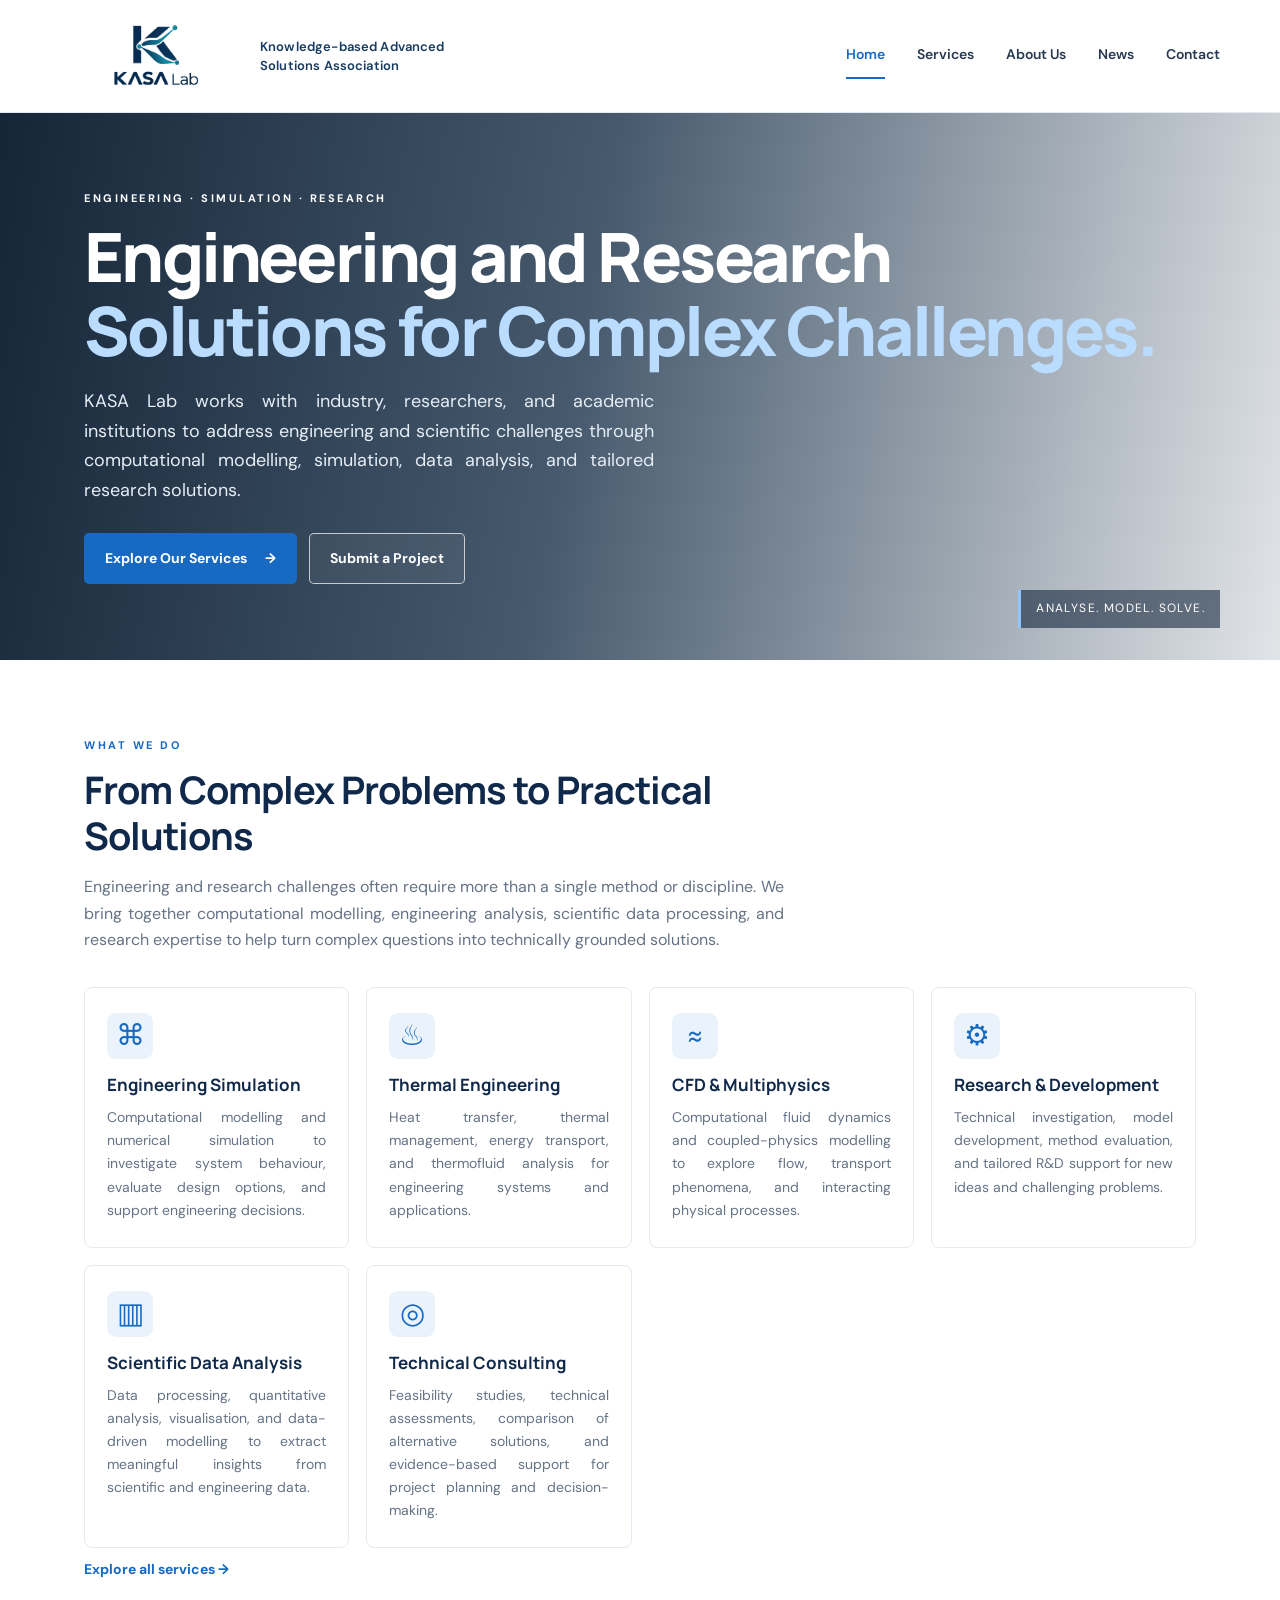
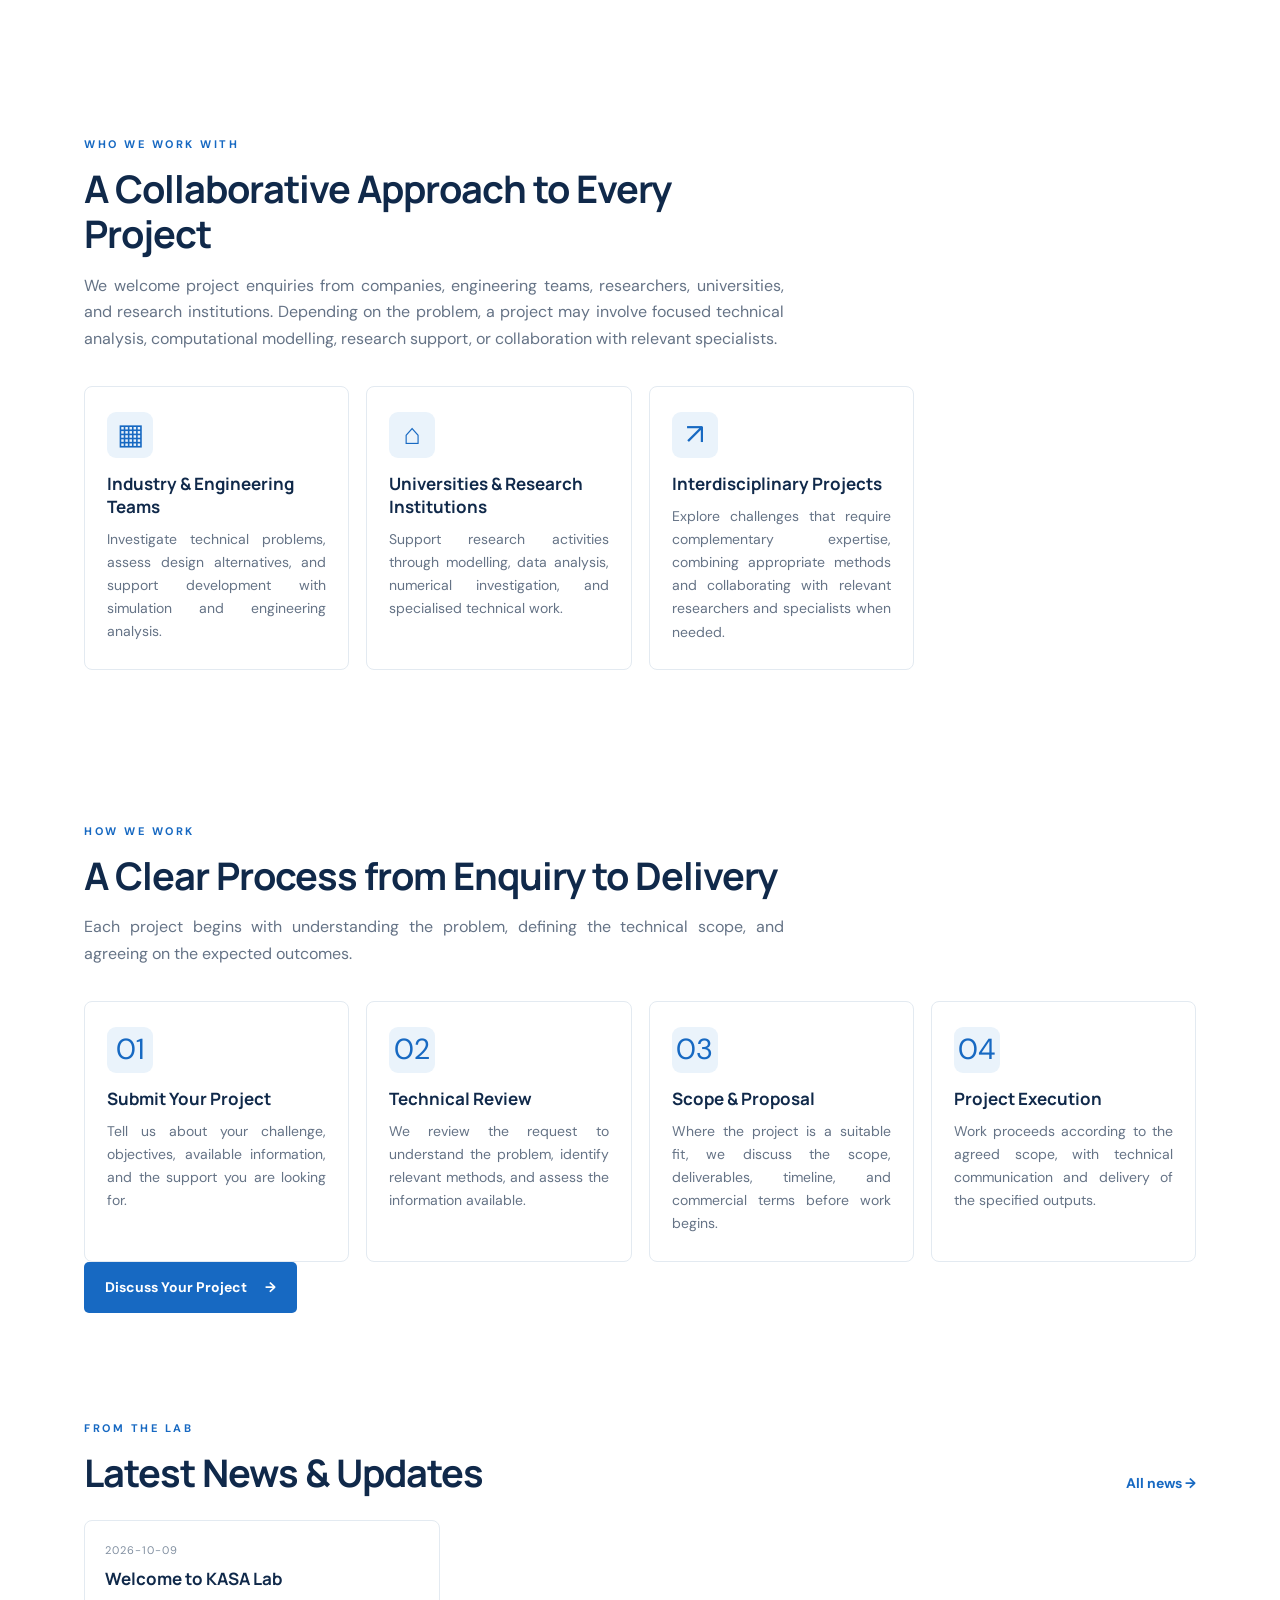
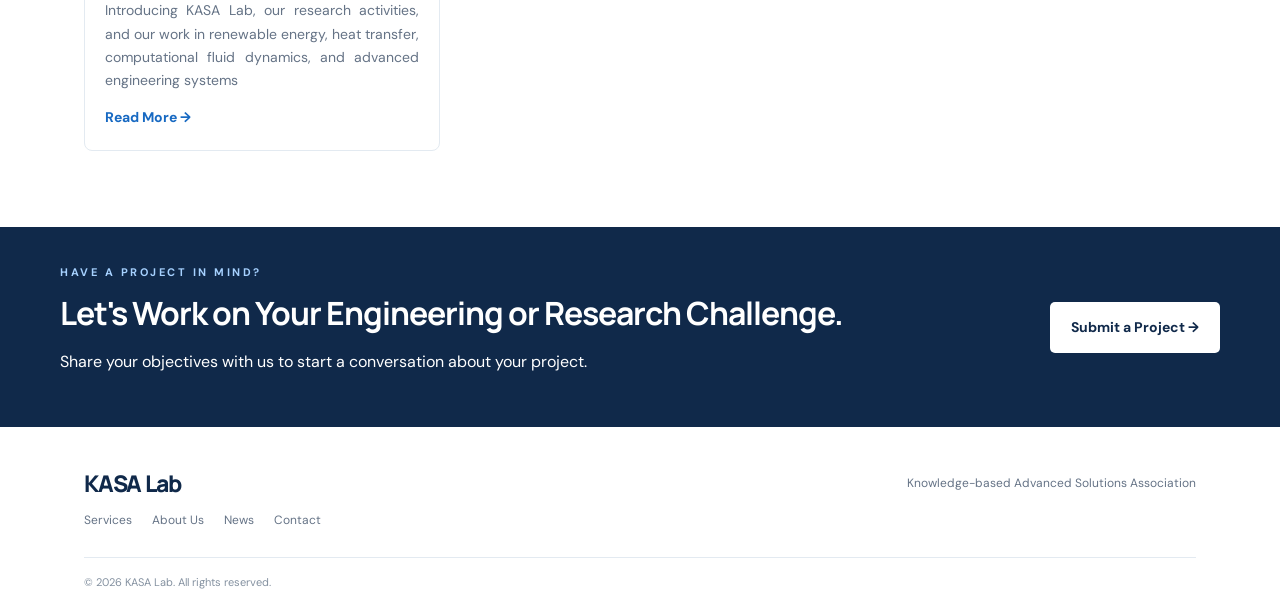
==== commit aad71808: "Update index.html" ====
--- a/index.html
+++ b/index.html
@@ -3,85 +3,324 @@
 <head>
   <meta charset="utf-8">
   <meta name="viewport" content="width=device-width, initial-scale=1">
-  <meta name="description" content="KASA Lab — Knowledge-based Advanced Solutions Association. Research, simulation and engineering.">
-  <title>KASA Lab | Research, Simulation & Engineering</title>
+
+  <meta
+    name="description"
+    content="KASA Lab provides engineering simulation, computational modelling, thermal engineering, CFD, scientific data analysis, and tailored R&D solutions for industry and academia."
+  >
+
+  <meta name="theme-color" content="#ffffff">
+  <title>KASA Lab | Engineering, Simulation & Research Solutions</title>
+
   <link rel="stylesheet" href="styles.css">
 </head>
+
 <body>
 
 <header class="site-header">
   <a class="brand" href="index.html" aria-label="KASA Lab Home">
-  <img
-    src="kasa-logo.png"
-    alt="KASA Lab logo"
-    class="brand-logo"
+    <img
+      src="kasa-logo.png"
+      alt="KASA Lab logo"
+      class="brand-logo"
+    >
+    <span class="brand-tagline">
+      Knowledge-based Advanced Solutions Association
+    </span>
+  </a>
+
+  <button
+    class="menu-toggle"
+    aria-label="Toggle navigation"
+    aria-expanded="false"
+    aria-controls="main-navigation"
+    type="button"
   >
-  <span class="brand-tagline">
-    Knowledge-based Advanced Solutions Association
-  </span>
-  </a>
-  <button class="menu-toggle" aria-label="Toggle navigation" aria-expanded="false">☰</button>
-  <nav class="nav">
-    <a class="active" href="index.html">Home</a>
+    ☰
+  </button>
+
+  <nav class="nav" id="main-navigation">
+    <a class="active" href="index.html" aria-current="page">Home</a>
+    <a href="services.html">Services</a>
     <a href="about.html">About Us</a>
     <a href="news.html">News</a>
-    <a href="contact.html">Contact Us</a>
+    <a href="contact.html">Contact</a>
   </nav>
 </header>
 
 <main>
+
+  <!-- Hero -->
   <section class="hero">
     <div class="hero-shade"></div>
+
     <div class="hero-content">
-      <p class="eyebrow">RESEARCH · SIMULATION · ENGINEERING</p>
-      <h1>Knowledge into<br><span>real-world solutions.</span></h1>
-      <p class="hero-copy">KASA Lab develops knowledge-driven solutions to complex challenges in energy, water, and advanced engineering systems.</p>
+      <p class="eyebrow">
+        ENGINEERING · SIMULATION · RESEARCH
+      </p>
+
+      <h1>
+        Engineering and Research<br>
+        <span>Solutions for Complex Challenges.</span>
+      </h1>
+
+      <p class="hero-copy">
+        KASA Lab works with industry, researchers, and academic institutions
+        to address engineering and scientific challenges through computational
+        modelling, simulation, data analysis, and tailored research solutions.
+      </p>
+
       <div class="hero-actions">
-        <a class="button button-primary" href="about.html">Discover KASA Lab <span>→</span></a>
-        <a class="button button-outline" href="news.html">Latest news</a>
+        <a class="button button-primary" href="services.html">
+          Explore Our Services <span>→</span>
+        </a>
+
+        <a class="button button-outline" href="contact.html">
+          Submit a Project
+        </a>
       </div>
     </div>
-    <div class="hero-note">Research. Model. Solve.</div>
-  </section>
-
+
+    <div class="hero-note">
+      Analyse. Model. Solve.
+    </div>
+  </section>
+
+
+  <!-- Introduction -->
   <section class="section focus-section">
     <div class="section-heading">
       <p class="eyebrow blue">WHAT WE DO</p>
-      <h2>Research with practical impact</h2>
-      <p>We bring together scientific research, computational modeling, numerical simulation, programming, artificial intelligence, optimization, and experimental approaches.</p>
+
+      <h2>From Complex Problems to Practical Solutions</h2>
+
+      <p>
+        Engineering and research challenges often require more than a single
+        method or discipline. We bring together computational modelling,
+        engineering analysis, scientific data processing, and research
+        expertise to help turn complex questions into technically grounded
+        solutions.
+      </p>
     </div>
 
     <div class="focus-grid">
-      <article class="focus-card">
-        <span class="focus-icon">☼</span>
-        <h3>Energy & Renewables</h3>
-        <p>Renewable energy, solar systems, photovoltaic technologies, and energy-system analysis.</p>
-      </article>
-      <article class="focus-card">
-        <span class="focus-icon">≈</span>
-        <h3>Fluid Mechanics</h3>
-        <p>Fluid-flow analysis, computational studies, and advanced numerical simulation.</p>
-      </article>
-      <article class="focus-card">
-        <span class="focus-icon">◉</span>
-        <h3>Water & Environment</h3>
-        <p>Water treatment, desalination, photocatalysis, and sustainable engineering solutions.</p>
-      </article>
-      <article class="focus-card">
-        <span class="focus-icon">⌘</span>
-        <h3>AI & Optimization</h3>
-        <p>Machine learning, data-driven modeling, optimization, and technology development.</p>
-      </article>
-    </div>
-  </section>
-
+
+      <article class="focus-card">
+        <span class="focus-icon" aria-hidden="true">⌘</span>
+
+        <h3>Engineering Simulation</h3>
+
+        <p>
+          Computational modelling and numerical simulation to investigate
+          system behaviour, evaluate design options, and support
+          engineering decisions.
+        </p>
+      </article>
+
+      <article class="focus-card">
+        <span class="focus-icon" aria-hidden="true">♨</span>
+
+        <h3>Thermal Engineering</h3>
+
+        <p>
+          Heat transfer, thermal management, energy transport, and
+          thermofluid analysis for engineering systems and applications.
+        </p>
+      </article>
+
+      <article class="focus-card">
+        <span class="focus-icon" aria-hidden="true">≈</span>
+
+        <h3>CFD & Multiphysics</h3>
+
+        <p>
+          Computational fluid dynamics and coupled-physics modelling
+          to explore flow, transport phenomena, and interacting physical
+          processes.
+        </p>
+      </article>
+
+      <article class="focus-card">
+        <span class="focus-icon" aria-hidden="true">⚙</span>
+
+        <h3>Research & Development</h3>
+
+        <p>
+          Technical investigation, model development, method evaluation,
+          and tailored R&D support for new ideas and challenging problems.
+        </p>
+      </article>
+
+      <article class="focus-card">
+        <span class="focus-icon" aria-hidden="true">▥</span>
+
+        <h3>Scientific Data Analysis</h3>
+
+        <p>
+          Data processing, quantitative analysis, visualisation, and
+          data-driven modelling to extract meaningful insights from
+          scientific and engineering data.
+        </p>
+      </article>
+
+      <article class="focus-card">
+        <span class="focus-icon" aria-hidden="true">◎</span>
+
+        <h3>Technical Consulting</h3>
+
+        <p>
+          Feasibility studies, technical assessments, comparison of
+          alternative solutions, and evidence-based support for project
+          planning and decision-making.
+        </p>
+      </article>
+
+    </div>
+
+    <div class="section-action">
+      <a class="text-link" href="services.html">
+        Explore all services →
+      </a>
+    </div>
+  </section>
+
+
+  <!-- Collaboration -->
+  <section class="section collaboration-section">
+    <div class="section-heading">
+      <p class="eyebrow blue">WHO WE WORK WITH</p>
+
+      <h2>A Collaborative Approach to Every Project</h2>
+
+      <p>
+        We welcome project enquiries from companies, engineering teams,
+        researchers, universities, and research institutions. Depending on
+        the problem, a project may involve focused technical analysis,
+        computational modelling, research support, or collaboration with
+        relevant specialists.
+      </p>
+    </div>
+
+    <div class="focus-grid">
+
+      <article class="focus-card">
+        <span class="focus-icon" aria-hidden="true">▦</span>
+
+        <h3>Industry & Engineering Teams</h3>
+
+        <p>
+          Investigate technical problems, assess design alternatives,
+          and support development with simulation and engineering analysis.
+        </p>
+      </article>
+
+      <article class="focus-card">
+        <span class="focus-icon" aria-hidden="true">⌂</span>
+
+        <h3>Universities & Research Institutions</h3>
+
+        <p>
+          Support research activities through modelling, data analysis,
+          numerical investigation, and specialised technical work.
+        </p>
+      </article>
+
+      <article class="focus-card">
+        <span class="focus-icon" aria-hidden="true">↗</span>
+
+        <h3>Interdisciplinary Projects</h3>
+
+        <p>
+          Explore challenges that require complementary expertise,
+          combining appropriate methods and collaborating with relevant
+          researchers and specialists when needed.
+        </p>
+      </article>
+
+    </div>
+  </section>
+
+
+  <!-- How We Work -->
+  <section class="section process-section">
+    <div class="section-heading">
+      <p class="eyebrow blue">HOW WE WORK</p>
+
+      <h2>A Clear Process from Enquiry to Delivery</h2>
+
+      <p>
+        Each project begins with understanding the problem, defining the
+        technical scope, and agreeing on the expected outcomes.
+      </p>
+    </div>
+
+    <div class="focus-grid">
+
+      <article class="focus-card">
+        <span class="focus-icon" aria-hidden="true">01</span>
+
+        <h3>Submit Your Project</h3>
+
+        <p>
+          Tell us about your challenge, objectives, available information,
+          and the support you are looking for.
+        </p>
+      </article>
+
+      <article class="focus-card">
+        <span class="focus-icon" aria-hidden="true">02</span>
+
+        <h3>Technical Review</h3>
+
+        <p>
+          We review the request to understand the problem, identify
+          relevant methods, and assess the information available.
+        </p>
+      </article>
+
+      <article class="focus-card">
+        <span class="focus-icon" aria-hidden="true">03</span>
+
+        <h3>Scope & Proposal</h3>
+
+        <p>
+          Where the project is a suitable fit, we discuss the scope,
+          deliverables, timeline, and commercial terms before work begins.
+        </p>
+      </article>
+
+      <article class="focus-card">
+        <span class="focus-icon" aria-hidden="true">04</span>
+
+        <h3>Project Execution</h3>
+
+        <p>
+          Work proceeds according to the agreed scope, with technical
+          communication and delivery of the specified outputs.
+        </p>
+      </article>
+
+    </div>
+
+    <div class="section-action">
+      <a class="button button-primary" href="contact.html">
+        Discuss Your Project <span>→</span>
+      </a>
+    </div>
+  </section>
+
+
+  <!-- Latest News -->
   <section class="section news-section">
     <div class="section-title-row">
       <div>
         <p class="eyebrow blue">FROM THE LAB</p>
-        <h2>Latest news</h2>
+        <h2>Latest News & Updates</h2>
       </div>
-      <a class="text-link" href="news.html">All news →</a>
+
+      <a class="text-link" href="news.html">
+        All news →
+      </a>
     </div>
 
     <div class="news-grid" id="home-news">
@@ -89,25 +328,47 @@
     </div>
   </section>
 
+
+  <!-- Final Call to Action -->
   <section class="cta-band">
     <div>
-      <p class="eyebrow">KASA LAB</p>
-      <h2>Turning research into practical solutions.</h2>
-    </div>
-    <a class="button button-light" href="contact.html">Get in touch →</a>
-  </section>
+      <p class="eyebrow">HAVE A PROJECT IN MIND?</p>
+
+      <h2>Let's Work on Your Engineering or Research Challenge.</h2>
+
+      <p>
+        Share your objectives with us to start a conversation about
+        your project.
+      </p>
+    </div>
+
+    <a class="button button-light" href="contact.html">
+      Submit a Project →
+    </a>
+  </section>
+
 </main>
+
 
 <footer class="site-footer">
   <a class="footer-brand" href="index.html">KASA Lab</a>
-  <p>Knowledge-based Advanced Solutions Association</p>
+
+  <p>
+    Knowledge-based Advanced Solutions Association
+  </p>
+
   <div class="footer-links">
+    <a href="services.html">Services</a>
     <a href="about.html">About Us</a>
     <a href="news.html">News</a>
     <a href="contact.html">Contact</a>
   </div>
-  <small>© <span id="year"></span> KASA Lab. All rights reserved.</small>
+
+  <small>
+    © <span id="year"></span> KASA Lab. All rights reserved.
+  </small>
 </footer>
+
 
 <script src="script.js"></script>
 
@@ -115,6 +376,8 @@
   async function loadHomeNews() {
     const container = document.getElementById("home-news");
 
+    if (!container) return;
+
     try {
       const response = await fetch("public/data/news.json");
 
@@ -123,23 +386,45 @@
       }
 
       const news = await response.json();
-      container.replaceChildren();
 
       if (!Array.isArray(news) || news.length === 0) {
-        container.innerHTML = '<p class="small-note">New research updates will appear here soon.</p>';
+        container.replaceChildren();
+
+        const emptyMessage = document.createElement("p");
+        emptyMessage.className = "small-note";
+        emptyMessage.textContent =
+          "New research and project updates will appear here soon.";
+
+        container.appendChild(emptyMessage);
         return;
       }
 
-      news.slice(0, 3).forEach(item => {
+      const sortedNews = [...news].sort((a, b) => {
+        const dateA = Date.parse(a.date || "") || 0;
+        const dateB = Date.parse(b.date || "") || 0;
+
+        return dateB - dateA;
+      });
+
+      container.replaceChildren();
+
+      sortedNews.slice(0, 3).forEach(item => {
         const card = document.createElement("article");
         card.className = "news-card";
 
         if (item.image) {
           const image = document.createElement("div");
           image.className = "news-image";
-          image.style.backgroundImage = `url("${item.image}")`;
+          image.style.backgroundImage =
+            `url("${String(item.image).replace(/["\\]/g, "")}")`;
           image.style.backgroundSize = "cover";
           image.style.backgroundPosition = "center";
+          image.setAttribute("role", "img");
+          image.setAttribute(
+            "aria-label",
+            item.title ? `Image for ${item.title}` : "News image"
+          );
+
           card.appendChild(image);
         }
 
@@ -158,15 +443,31 @@
 
         const link = document.createElement("a");
         link.className = "text-link";
-        link.href = "news-article.html?slug=" + encodeURIComponent(item.slug);
+        link.href =
+          "news-article.html?slug=" + encodeURIComponent(item.slug || "");
         link.textContent = "Read More →";
 
         body.append(date, title, summary, link);
         card.appendChild(body);
         container.appendChild(card);
       });
+
     } catch (error) {
-      container.innerHTML = '<p class="small-note">News could not be loaded. Please visit the <a href="news.html">News page</a>.</p>';
+      container.replaceChildren();
+
+      const message = document.createElement("p");
+      message.className = "small-note";
+      message.append("News could not be loaded. Please visit the ");
+
+      const link = document.createElement("a");
+      link.href = "news.html";
+      link.textContent = "News page";
+
+      message.appendChild(link);
+      message.append(".");
+
+      container.appendChild(message);
+
       console.error("Error loading homepage news:", error);
     }
   }
@@ -176,4 +477,3 @@
 
 </body>
 </html>
-```
--- a/styles.css
+++ b/styles.css
@@ -1,23 +1,173 @@
 @import url('https://fonts.googleapis.com/css2?family=DM+Sans:wght@400;500;600;700&family=Manrope:wght@400;500;600;700;800&display=swap');
 :root{--navy:#10294a;--navy2:#173c64;--blue:#1769c2;--sky:#eaf3fb;--ink:#1a2a3d;--muted:#657386;--line:#e3eaf1;--white:#fff;--soft:#f5f8fb;--max:1160px}*{box-sizing:border-box}html{scroll-behavior:smooth}body{margin:0;color:var(--ink);font-family:'DM Sans',Arial,sans-serif;line-height:1.65;background:#fff}a{color:inherit;text-decoration:none}.site-header{height:auto;min-height:78px;padding:15px max(24px,calc((100% - var(--max))/2));display:flex;align-items:center;justify-content:space-between;gap:28px;border-bottom:1px solid var(--line);background:#fff;position:relative;z-index:5}.brand{display:flex;flex-direction:column;line-height:1.2}.brand-name,.footer-brand{font-family:Manrope,sans-serif;font-weight:800;font-size:28px;letter-spacing:-1.2px;color:var(--navy)}.brand-tagline{font-size:10px;color:var(--muted);letter-spacing:.15px}.nav{display:flex;align-items:center;gap:32px}.nav a{font-weight:600;font-size:14px;color:#263950;padding:10px 0;border-bottom:2px solid transparent}.nav a:hover,.nav a.active{color:var(--blue);border-color:var(--blue)}.menu-toggle{display:none;border:0;background:none;font-size:26px;color:var(--navy)}.hero{position:relative;min-height:510px;display:flex;align-items:center;overflow:hidden;background:linear-gradient(100deg,rgba(7,24,44,.94) 0%,rgba(12,37,63,.76) 45%,rgba(12,37,63,.12) 100%),url('https://images.unsplash.com/photo-1509391366360-2e959784a276?auto=format&fit=crop&w=2000&q=85') center 52%/cover no-repeat;color:#fff}.hero-content{position:relative;z-index:1;max-width:var(--max);width:100%;margin:0 auto;padding:76px 24px}.eyebrow{font-size:11px;font-weight:700;letter-spacing:2.5px;margin:0 0 13px}.eyebrow.blue{color:var(--blue)}.hero h1,.page-hero h1{font-family:Manrope,sans-serif;font-size:clamp(42px,6vw,68px);line-height:1.08;letter-spacing:-2.6px;margin:0 0 20px;font-weight:800}.hero h1 span{color:#b9dcff}.hero-copy{max-width:570px;font-size:18px;color:#e5edf6;margin:0 0 27px}.hero-actions{display:flex;gap:12px;flex-wrap:wrap}.button{display:inline-flex;align-items:center;justify-content:center;gap:18px;border-radius:5px;padding:13px 20px;font-size:14px;font-weight:700;border:1px solid transparent;cursor:pointer;font-family:inherit}.button-primary{background:var(--blue);color:#fff}.button-primary:hover{background:#0e55a1}.button-outline{border-color:rgba(255,255,255,.7);color:#fff;background:rgba(255,255,255,.05)}.button-light{background:#fff;color:var(--navy)}.hero-note{position:absolute;right:max(24px,calc((100% - var(--max))/2));bottom:32px;border-left:3px solid #8dc5ff;padding:9px 15px;background:rgba(10,30,53,.56);font-size:12px;letter-spacing:1.4px;text-transform:uppercase}.section{max-width:var(--max);margin:0 auto;padding:76px 24px}.section-heading{max-width:720px;margin-bottom:34px}.section h2,.section-heading h2,.cta-band h2{font-family:Manrope,sans-serif;font-size:clamp(28px,4vw,38px);letter-spacing:-1px;line-height:1.2;color:var(--navy);margin:0 0 16px}.section-heading>p:last-child{color:var(--muted);max-width:700px}.focus-grid{display:grid;grid-template-columns:repeat(4,1fr);gap:17px}.focus-card{padding:25px 22px;border:1px solid var(--line);border-radius:8px;background:#fff;transition:transform .2s,box-shadow .2s}.focus-card:hover,.news-card:hover{transform:translateY(-3px);box-shadow:0 12px 30px rgba(15,47,79,.08)}.focus-icon{display:inline-flex;width:46px;height:46px;align-items:center;justify-content:center;border-radius:9px;background:var(--sky);color:var(--blue);font-size:29px;margin-bottom:15px}.focus-card h3,.news-card h3{font-family:Manrope,sans-serif;color:var(--navy);font-size:17px;line-height:1.35;margin:0 0 9px}.focus-card p,.news-card p{font-size:14px;color:var(--muted);margin:0}.news-section{padding-top:30px}.section-title-row{display:flex;align-items:end;justify-content:space-between;gap:20px;margin-bottom:25px}.section-title-row h2{margin-bottom:0}.text-link{display:inline-block;color:var(--blue);font-size:14px;font-weight:700;margin-top:10px}.text-link:hover{text-decoration:underline}.news-grid{display:grid;grid-template-columns:repeat(3,1fr);gap:22px}.news-card{border:1px solid var(--line);border-radius:8px;overflow:hidden;background:#fff;transition:transform .2s,box-shadow .2s}.news-image{height:175px;background-size:cover;background-position:center}.image-energy{background-image:url('https://images.unsplash.com/photo-1509391366360-2e959784a276?auto=format&fit=crop&w=900&q=80')}.image-water{background-image:url('https://images.unsplash.com/photo-1530053969600-caed2596d242?auto=format&fit=crop&w=900&q=80')}.image-flow{background-image:url('https://images.unsplash.com/photo-1581092921461-eab62e97a780?auto=format&fit=crop&w=900&q=80')}.news-body{padding:20px}.news-date{font-size:11px!important;text-transform:uppercase;letter-spacing:1px;color:#8290a1!important;margin-bottom:8px!important}.news-card h3{margin-bottom:9px}.news-card .text-link{margin-top:14px}.small-note{font-size:12px;color:#8793a2;margin-top:20px}.cta-band{background:var(--navy);color:#fff;padding:36px max(24px,calc((100% - var(--max))/2));display:flex;justify-content:space-between;align-items:center;gap:24px}.cta-band .eyebrow{color:#a6d1ff}.cta-band h2{color:#fff;margin:0;font-size:clamp(24px,3vw,32px)}.site-footer{max-width:var(--max);padding:38px 24px 24px;margin:0 auto;display:grid;grid-template-columns:1fr auto;gap:8px 20px;align-items:center}.footer-brand{font-size:23px}.site-footer p{font-size:12px;color:var(--muted);margin:0}.footer-links{display:flex;gap:20px;font-size:12px;color:var(--muted)}.site-footer small{grid-column:1/-1;border-top:1px solid var(--line);padding-top:15px;margin-top:18px;color:#8491a0;font-size:11px}.page-hero{padding:82px max(24px,calc((100% - var(--max))/2)) 60px;background:linear-gradient(135deg,#f4f8fc,#fff);border-bottom:1px solid var(--line)}.page-hero h1{font-size:clamp(38px,5vw,58px);color:var(--navy);max-width:900px}.page-hero h1 span{color:var(--blue)}.page-hero>p:last-child{color:var(--muted);font-size:17px;max-width:720px;margin:0}.about-layout{display:grid;grid-template-columns:1.5fr 1fr;gap:58px;align-items:center}.about-layout p:not(.eyebrow){color:#526174}.quote-panel{background:var(--navy);border-radius:9px;color:#fff;padding:35px}.quote-mark{font-family:Georgia,serif;font-size:70px;color:#8dc5ff;line-height:.8}.quote-panel p{font-family:Manrope,sans-serif;font-size:22px;line-height:1.45;color:#fff!important}.quote-rule{display:block;width:48px;height:3px;background:#78baff;margin:25px 0 16px}.quote-panel strong{font-size:11px;letter-spacing:1px;color:#d0e6fb}.interests-section{padding-top:20px}.interest-list{display:grid;grid-template-columns:repeat(3,1fr);gap:12px}.interest-list span{padding:14px 17px;background:var(--soft);border:1px solid var(--line);border-radius:6px;font-size:14px;font-weight:600;color:#29435f}.team-section{padding-top:20px}.muted{color:var(--muted)!important}.team-placeholder{display:flex;gap:22px;align-items:center;padding:25px;border:1px dashed #c9d6e4;border-radius:8px;max-width:680px}.avatar-placeholder{width:90px;height:90px;flex:0 0 90px;border-radius:50%;display:flex;align-items:center;justify-content:center;background:#e4effa;color:var(--blue);font:800 36px Manrope}.team-placeholder h3{margin:0;color:var(--navy);font-family:Manrope}.team-placeholder p{margin:5px 0;color:var(--muted);font-size:14px}.news-grid-wide{padding-top:10px}.contact-layout{display:grid;grid-template-columns:.8fr 1.2fr;gap:70px}.contact-intro h2{font-size:34px}.contact-intro>p:not(.eyebrow){color:var(--muted)}.contact-detail{display:flex;gap:14px;margin-top:24px}.detail-icon{display:flex;align-items:center;justify-content:center;width:42px;height:42px;border-radius:7px;background:var(--sky);color:var(--blue);font-size:21px;flex-shrink:0}.contact-detail strong{color:var(--navy);font-size:14px}.contact-detail p{margin:2px 0;color:var(--muted);font-size:13px}.contact-form{padding:30px;border:1px solid var(--line);border-radius:9px;box-shadow:0 12px 36px rgba(14,44,75,.05)}.contact-form label{display:block;font-weight:700;color:var(--navy);font-size:13px;margin:0 0 6px}.contact-form input,.contact-form textarea{width:100%;font:inherit;font-size:14px;padding:12px 13px;margin-bottom:18px;border:1px solid #d8e1eb;border-radius:5px;background:#fff;color:var(--ink)}.contact-form input:focus,.contact-form textarea:focus{outline:2px solid #b9d9fa;border-color:var(--blue)}.contact-form textarea{resize:vertical}.form-note{font-size:11px;color:#8995a3;margin:13px 0 0}.contact-form .button{width:100%}@media(max-width:800px){.site-header{padding:14px 20px;flex-wrap:wrap}.menu-toggle{display:block}.nav{display:none;flex-basis:100%;flex-direction:column;align-items:stretch;gap:0;padding:6px 0}.nav.open{display:flex}.nav a{padding:11px 0}.hero{min-height:500px}.hero-content{padding:64px 24px}.hero-note{display:none}.focus-grid{grid-template-columns:repeat(2,1fr)}.news-grid{grid-template-columns:repeat(2,1fr)}.about-layout,.contact-layout{grid-template-columns:1fr;gap:35px}.interest-list{grid-template-columns:repeat(2,1fr)}.page-hero{padding-top:60px;padding-bottom:48px}.cta-band{padding-top:30px;padding-bottom:30px}}@media(max-width:520px){.brand-name{font-size:24px}.brand-tagline{font-size:9px}.hero h1{font-size:43px;letter-spacing:-1.6px}.hero-copy{font-size:16px}.focus-grid,.news-grid,.interest-list{grid-template-columns:1fr}.focus-card{padding:20px}.section{padding-top:52px;padding-bottom:52px}.section-title-row{align-items:start;flex-direction:column}.cta-band{align-items:start;flex-direction:column}.site-footer{grid-template-columns:1fr}.footer-links{flex-wrap:wrap}.site-footer small{grid-column:auto}.contact-form{padding:20px}.team-placeholder{align-items:start;flex-direction:column}.news-image{height:200px}}
-/* KASA Lab header logo */
-.brand {
+
+/* KASA Lab header branding */
+.site-header .brand {
   display: flex;
+  flex-direction: row;
   align-items: center;
+  gap: 10px;
+  width: auto;
+  max-width: 470px;
+  min-width: 0;
   flex-shrink: 0;
 }
 
-.brand-logo {
+.site-header .brand-logo {
   display: block;
-  width: 180px;
-  height: auto;
-  max-height: 72px;
+  width: 190px;
+  height: 82px;
+  max-height: none;
   object-fit: contain;
+  flex-shrink: 0;
+}
+
+.site-header .brand-tagline {
+  display: block;
+  width: 230px;
+  max-width: 230px;
+  margin: 0;
+  text-align: left;
+  font-size: 13px;
+  font-weight: 600;
+  line-height: 1.5;
+  color: #173b60;
+  flex-shrink: 1;
 }
 
 @media (max-width: 600px) {
-  .brand-logo {
-    width: 135px;
-    max-height: 58px;
+  .site-header .brand {
+    gap: 7px;
+    max-width: 290px;
+  }
+
+  .site-header .brand-logo {
+    width: 115px;
+    height: 52px;
+  }
+
+  .site-header .brand-tagline {
+    width: 145px;
+    max-width: 145px;
+    font-size: 10px;
+    font-weight: 600;
+    line-height: 1.4;
   }
 }
+
+/* Team members */
+.team-grid {
+  display: grid;
+  grid-template-columns: repeat(3, minmax(0, 1fr));
+  gap: 24px;
+  margin-top: 28px;
+}
+
+.team-card {
+  overflow: hidden;
+  border: 1px solid #e1e8f0;
+  border-radius: 12px;
+  background: #fff;
+}
+
+.team-photo,
+.team-avatar {
+  display: flex;
+  width: 100%;
+  height: 220px;
+  object-fit: cover;
+}
+
+.team-avatar {
+  align-items: center;
+  justify-content: center;
+  background: #eaf2fb;
+  color: #1769b0;
+  font-size: 56px;
+  font-weight: 700;
+}
+
+.team-card-body {
+  padding: 20px;
+}
+
+.team-card h3 {
+  margin: 0 0 8px;
+  color: #123253;
+}
+
+.team-role {
+  margin: 0 0 12px;
+  color: #1769b0;
+  font-size: 14px;
+  font-weight: 600;
+}
+
+.team-bio {
+  color: #64748b;
+  font-size: 14px;
+  line-height: 1.7;
+  overflow-wrap: anywhere;
+}
+
+.team-email {
+  display: inline-block;
+  margin-top: 8px;
+  color: #1769b0;
+  font-size: 13px;
+  overflow-wrap: anywhere;
+}
+
+@media (max-width: 800px) {
+  .team-grid {
+    grid-template-columns: repeat(2, minmax(0, 1fr));
+  }
+}
+
+@media (max-width: 520px) {
+  .team-grid {
+    grid-template-columns: 1fr;
+  }
+}
+
+.team-linkedin {
+  display: inline-block;
+  margin-top: 8px;
+  margin-left: 12px;
+  color: #0a66c2;
+  font-size: 13px;
+  font-weight: 600;
+  text-decoration: none;
+}
+
+.team-linkedin:hover {
+  text-decoration: underline;
+}
+
+
+/* Consistent paragraph alignment across the website */
+main p {
+  text-align: justify;
+  text-justify: inter-word;
+}
+
+/* Keep short labels and navigation elements natural */
+.eyebrow,
+.news-date,
+.team-role,
+.small-note,
+.nav a,
+.button,
+.text-link,
+.footer-links,
+.site-footer small {
+  text-align: left;
+}
+
+/* Avoid stretched text in short headings */
+h1,
+h2,
+h3,
+h4 {
+  text-align: left;
+}
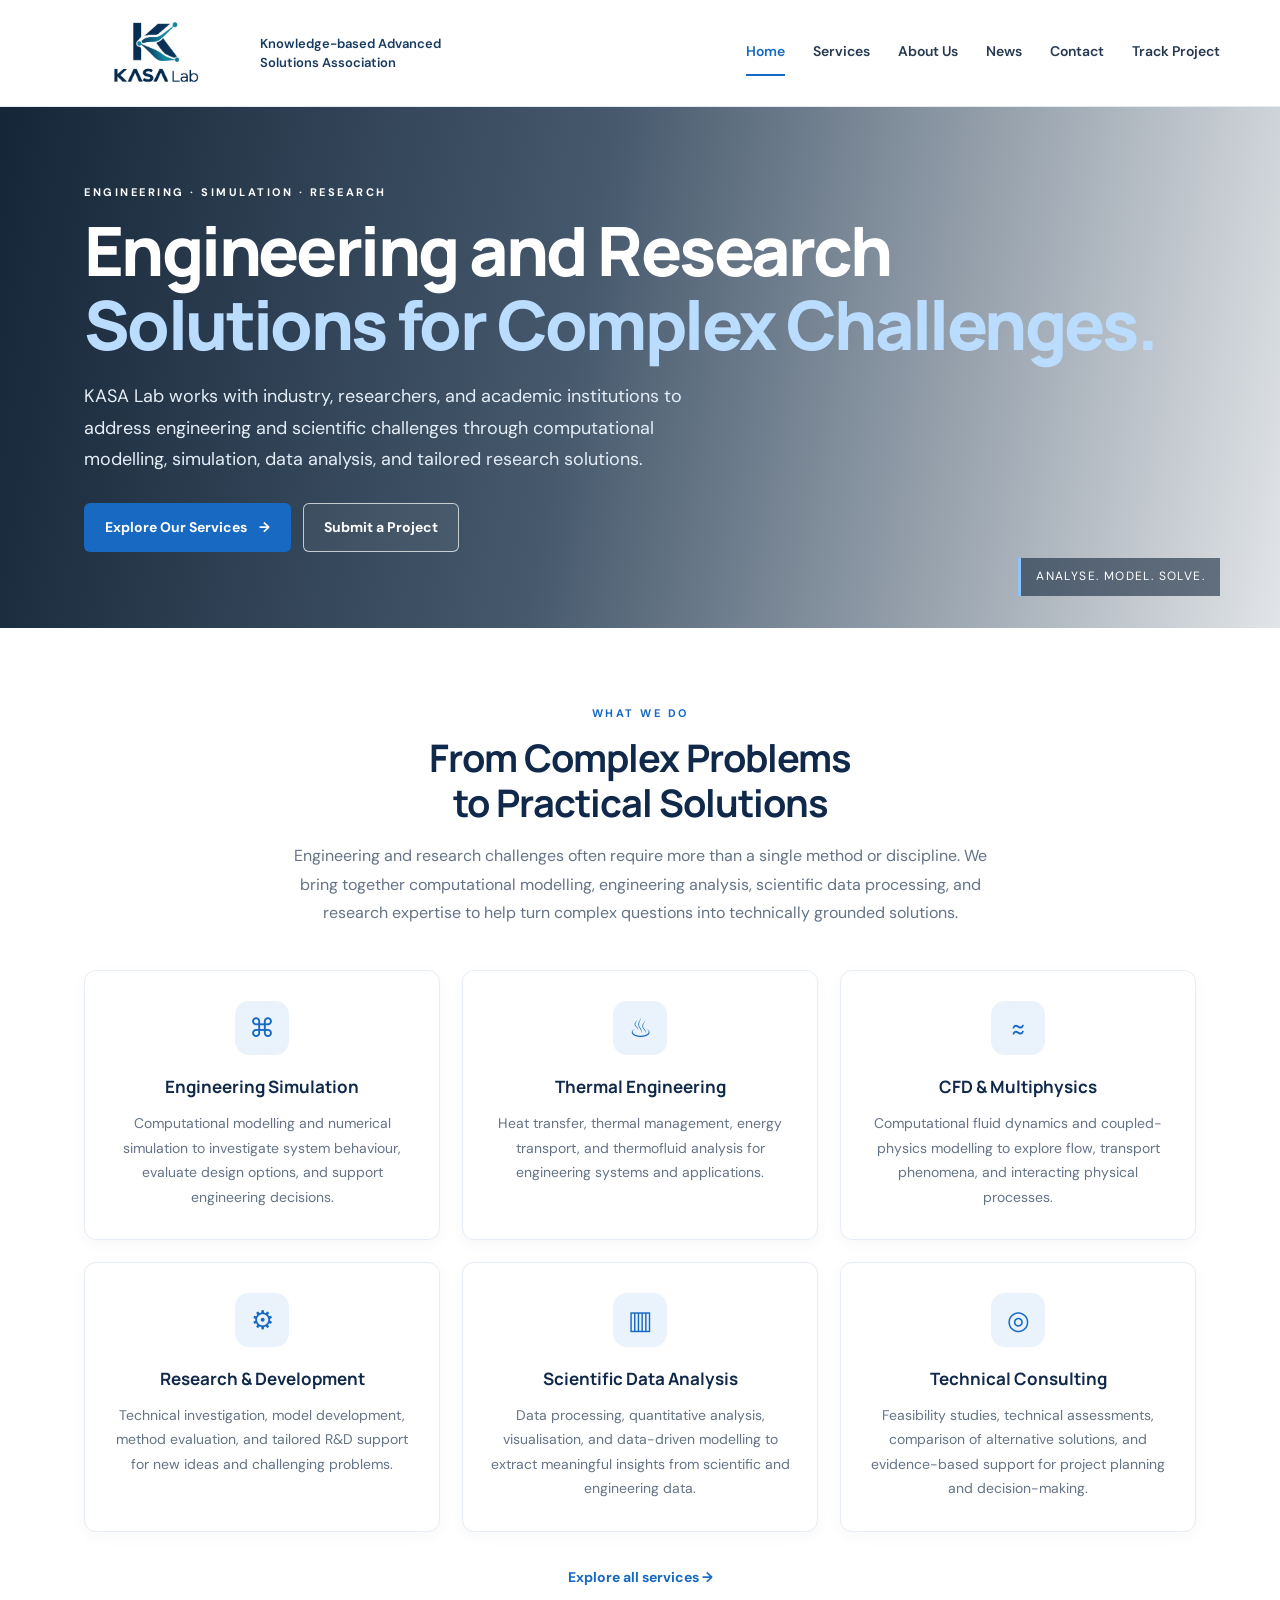
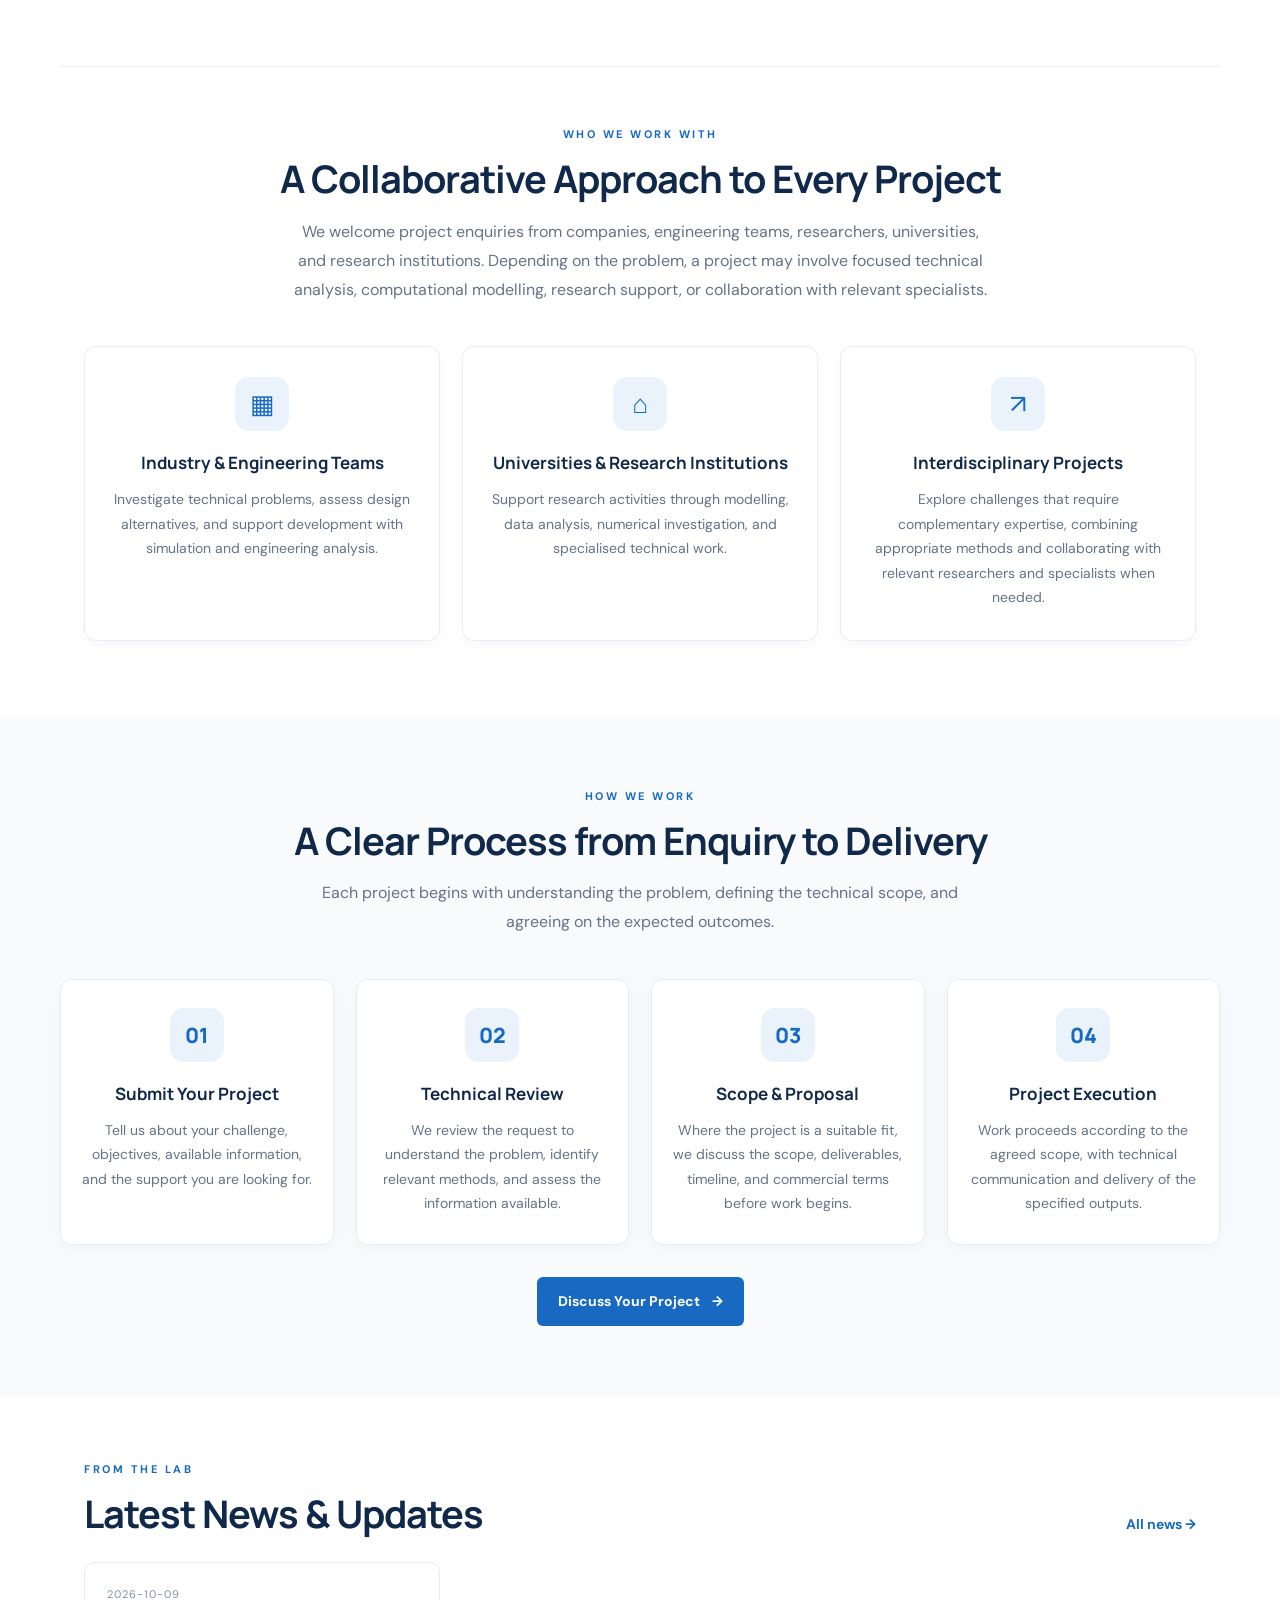
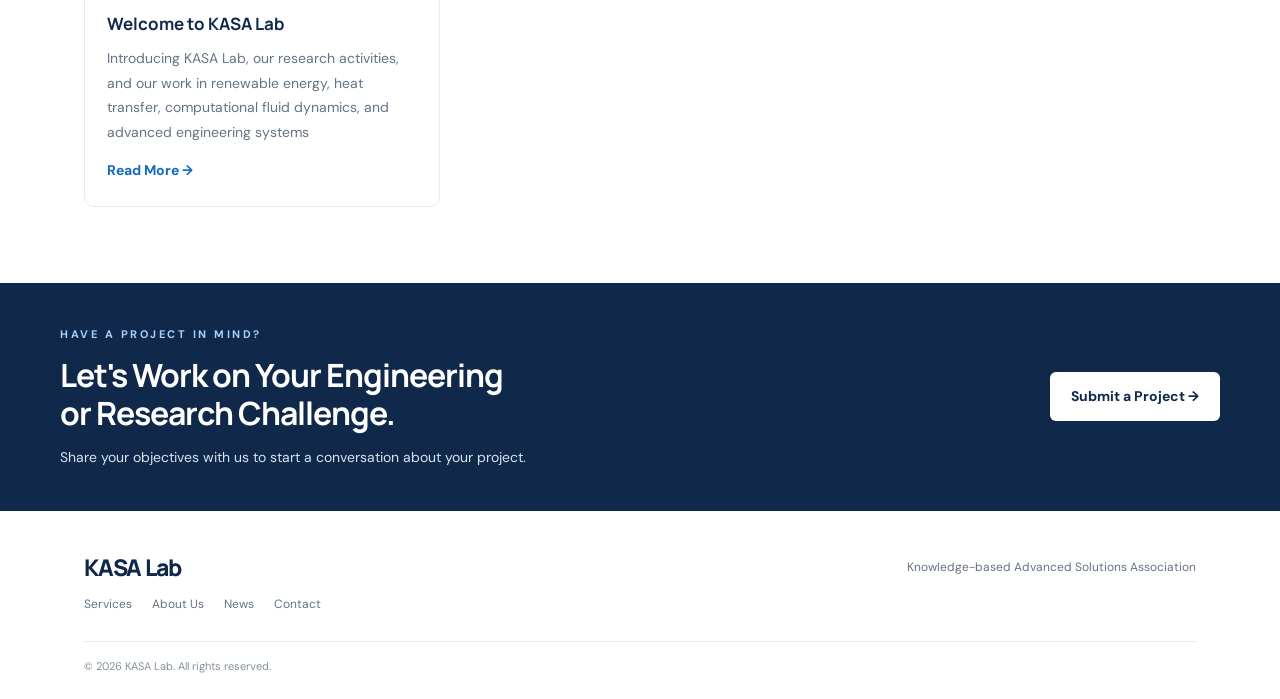
==== commit a9e4a233: "Add files via upload" ====
--- a/index.html
+++ b/index.html
@@ -45,6 +45,7 @@
     <a href="about.html">About Us</a>
     <a href="news.html">News</a>
     <a href="contact.html">Contact</a>
+    <a href="track-project.html">Track Project</a>
   </nav>
 </header>
 
--- a/styles.css
+++ b/styles.css
@@ -1,157 +1,73 @@
+
 @import url('https://fonts.googleapis.com/css2?family=DM+Sans:wght@400;500;600;700&family=Manrope:wght@400;500;600;700;800&display=swap');
-:root{--navy:#10294a;--navy2:#173c64;--blue:#1769c2;--sky:#eaf3fb;--ink:#1a2a3d;--muted:#657386;--line:#e3eaf1;--white:#fff;--soft:#f5f8fb;--max:1160px}*{box-sizing:border-box}html{scroll-behavior:smooth}body{margin:0;color:var(--ink);font-family:'DM Sans',Arial,sans-serif;line-height:1.65;background:#fff}a{color:inherit;text-decoration:none}.site-header{height:auto;min-height:78px;padding:15px max(24px,calc((100% - var(--max))/2));display:flex;align-items:center;justify-content:space-between;gap:28px;border-bottom:1px solid var(--line);background:#fff;position:relative;z-index:5}.brand{display:flex;flex-direction:column;line-height:1.2}.brand-name,.footer-brand{font-family:Manrope,sans-serif;font-weight:800;font-size:28px;letter-spacing:-1.2px;color:var(--navy)}.brand-tagline{font-size:10px;color:var(--muted);letter-spacing:.15px}.nav{display:flex;align-items:center;gap:32px}.nav a{font-weight:600;font-size:14px;color:#263950;padding:10px 0;border-bottom:2px solid transparent}.nav a:hover,.nav a.active{color:var(--blue);border-color:var(--blue)}.menu-toggle{display:none;border:0;background:none;font-size:26px;color:var(--navy)}.hero{position:relative;min-height:510px;display:flex;align-items:center;overflow:hidden;background:linear-gradient(100deg,rgba(7,24,44,.94) 0%,rgba(12,37,63,.76) 45%,rgba(12,37,63,.12) 100%),url('https://images.unsplash.com/photo-1509391366360-2e959784a276?auto=format&fit=crop&w=2000&q=85') center 52%/cover no-repeat;color:#fff}.hero-content{position:relative;z-index:1;max-width:var(--max);width:100%;margin:0 auto;padding:76px 24px}.eyebrow{font-size:11px;font-weight:700;letter-spacing:2.5px;margin:0 0 13px}.eyebrow.blue{color:var(--blue)}.hero h1,.page-hero h1{font-family:Manrope,sans-serif;font-size:clamp(42px,6vw,68px);line-height:1.08;letter-spacing:-2.6px;margin:0 0 20px;font-weight:800}.hero h1 span{color:#b9dcff}.hero-copy{max-width:570px;font-size:18px;color:#e5edf6;margin:0 0 27px}.hero-actions{display:flex;gap:12px;flex-wrap:wrap}.button{display:inline-flex;align-items:center;justify-content:center;gap:18px;border-radius:5px;padding:13px 20px;font-size:14px;font-weight:700;border:1px solid transparent;cursor:pointer;font-family:inherit}.button-primary{background:var(--blue);color:#fff}.button-primary:hover{background:#0e55a1}.button-outline{border-color:rgba(255,255,255,.7);color:#fff;background:rgba(255,255,255,.05)}.button-light{background:#fff;color:var(--navy)}.hero-note{position:absolute;right:max(24px,calc((100% - var(--max))/2));bottom:32px;border-left:3px solid #8dc5ff;padding:9px 15px;background:rgba(10,30,53,.56);font-size:12px;letter-spacing:1.4px;text-transform:uppercase}.section{max-width:var(--max);margin:0 auto;padding:76px 24px}.section-heading{max-width:720px;margin-bottom:34px}.section h2,.section-heading h2,.cta-band h2{font-family:Manrope,sans-serif;font-size:clamp(28px,4vw,38px);letter-spacing:-1px;line-height:1.2;color:var(--navy);margin:0 0 16px}.section-heading>p:last-child{color:var(--muted);max-width:700px}.focus-grid{display:grid;grid-template-columns:repeat(4,1fr);gap:17px}.focus-card{padding:25px 22px;border:1px solid var(--line);border-radius:8px;background:#fff;transition:transform .2s,box-shadow .2s}.focus-card:hover,.news-card:hover{transform:translateY(-3px);box-shadow:0 12px 30px rgba(15,47,79,.08)}.focus-icon{display:inline-flex;width:46px;height:46px;align-items:center;justify-content:center;border-radius:9px;background:var(--sky);color:var(--blue);font-size:29px;margin-bottom:15px}.focus-card h3,.news-card h3{font-family:Manrope,sans-serif;color:var(--navy);font-size:17px;line-height:1.35;margin:0 0 9px}.focus-card p,.news-card p{font-size:14px;color:var(--muted);margin:0}.news-section{padding-top:30px}.section-title-row{display:flex;align-items:end;justify-content:space-between;gap:20px;margin-bottom:25px}.section-title-row h2{margin-bottom:0}.text-link{display:inline-block;color:var(--blue);font-size:14px;font-weight:700;margin-top:10px}.text-link:hover{text-decoration:underline}.news-grid{display:grid;grid-template-columns:repeat(3,1fr);gap:22px}.news-card{border:1px solid var(--line);border-radius:8px;overflow:hidden;background:#fff;transition:transform .2s,box-shadow .2s}.news-image{height:175px;background-size:cover;background-position:center}.image-energy{background-image:url('https://images.unsplash.com/photo-1509391366360-2e959784a276?auto=format&fit=crop&w=900&q=80')}.image-water{background-image:url('https://images.unsplash.com/photo-1530053969600-caed2596d242?auto=format&fit=crop&w=900&q=80')}.image-flow{background-image:url('https://images.unsplash.com/photo-1581092921461-eab62e97a780?auto=format&fit=crop&w=900&q=80')}.news-body{padding:20px}.news-date{font-size:11px!important;text-transform:uppercase;letter-spacing:1px;color:#8290a1!important;margin-bottom:8px!important}.news-card h3{margin-bottom:9px}.news-card .text-link{margin-top:14px}.small-note{font-size:12px;color:#8793a2;margin-top:20px}.cta-band{background:var(--navy);color:#fff;padding:36px max(24px,calc((100% - var(--max))/2));display:flex;justify-content:space-between;align-items:center;gap:24px}.cta-band .eyebrow{color:#a6d1ff}.cta-band h2{color:#fff;margin:0;font-size:clamp(24px,3vw,32px)}.site-footer{max-width:var(--max);padding:38px 24px 24px;margin:0 auto;display:grid;grid-template-columns:1fr auto;gap:8px 20px;align-items:center}.footer-brand{font-size:23px}.site-footer p{font-size:12px;color:var(--muted);margin:0}.footer-links{display:flex;gap:20px;font-size:12px;color:var(--muted)}.site-footer small{grid-column:1/-1;border-top:1px solid var(--line);padding-top:15px;margin-top:18px;color:#8491a0;font-size:11px}.page-hero{padding:82px max(24px,calc((100% - var(--max))/2)) 60px;background:linear-gradient(135deg,#f4f8fc,#fff);border-bottom:1px solid var(--line)}.page-hero h1{font-size:clamp(38px,5vw,58px);color:var(--navy);max-width:900px}.page-hero h1 span{color:var(--blue)}.page-hero>p:last-child{color:var(--muted);font-size:17px;max-width:720px;margin:0}.about-layout{display:grid;grid-template-columns:1.5fr 1fr;gap:58px;align-items:center}.about-layout p:not(.eyebrow){color:#526174}.quote-panel{background:var(--navy);border-radius:9px;color:#fff;padding:35px}.quote-mark{font-family:Georgia,serif;font-size:70px;color:#8dc5ff;line-height:.8}.quote-panel p{font-family:Manrope,sans-serif;font-size:22px;line-height:1.45;color:#fff!important}.quote-rule{display:block;width:48px;height:3px;background:#78baff;margin:25px 0 16px}.quote-panel strong{font-size:11px;letter-spacing:1px;color:#d0e6fb}.interests-section{padding-top:20px}.interest-list{display:grid;grid-template-columns:repeat(3,1fr);gap:12px}.interest-list span{padding:14px 17px;background:var(--soft);border:1px solid var(--line);border-radius:6px;font-size:14px;font-weight:600;color:#29435f}.team-section{padding-top:20px}.muted{color:var(--muted)!important}.team-placeholder{display:flex;gap:22px;align-items:center;padding:25px;border:1px dashed #c9d6e4;border-radius:8px;max-width:680px}.avatar-placeholder{width:90px;height:90px;flex:0 0 90px;border-radius:50%;display:flex;align-items:center;justify-content:center;background:#e4effa;color:var(--blue);font:800 36px Manrope}.team-placeholder h3{margin:0;color:var(--navy);font-family:Manrope}.team-placeholder p{margin:5px 0;color:var(--muted);font-size:14px}.news-grid-wide{padding-top:10px}.contact-layout{display:grid;grid-template-columns:.8fr 1.2fr;gap:70px}.contact-intro h2{font-size:34px}.contact-intro>p:not(.eyebrow){color:var(--muted)}.contact-detail{display:flex;gap:14px;margin-top:24px}.detail-icon{display:flex;align-items:center;justify-content:center;width:42px;height:42px;border-radius:7px;background:var(--sky);color:var(--blue);font-size:21px;flex-shrink:0}.contact-detail strong{color:var(--navy);font-size:14px}.contact-detail p{margin:2px 0;color:var(--muted);font-size:13px}.contact-form{padding:30px;border:1px solid var(--line);border-radius:9px;box-shadow:0 12px 36px rgba(14,44,75,.05)}.contact-form label{display:block;font-weight:700;color:var(--navy);font-size:13px;margin:0 0 6px}.contact-form input,.contact-form textarea{width:100%;font:inherit;font-size:14px;padding:12px 13px;margin-bottom:18px;border:1px solid #d8e1eb;border-radius:5px;background:#fff;color:var(--ink)}.contact-form input:focus,.contact-form textarea:focus{outline:2px solid #b9d9fa;border-color:var(--blue)}.contact-form textarea{resize:vertical}.form-note{font-size:11px;color:#8995a3;margin:13px 0 0}.contact-form .button{width:100%}@media(max-width:800px){.site-header{padding:14px 20px;flex-wrap:wrap}.menu-toggle{display:block}.nav{display:none;flex-basis:100%;flex-direction:column;align-items:stretch;gap:0;padding:6px 0}.nav.open{display:flex}.nav a{padding:11px 0}.hero{min-height:500px}.hero-content{padding:64px 24px}.hero-note{display:none}.focus-grid{grid-template-columns:repeat(2,1fr)}.news-grid{grid-template-columns:repeat(2,1fr)}.about-layout,.contact-layout{grid-template-columns:1fr;gap:35px}.interest-list{grid-template-columns:repeat(2,1fr)}.page-hero{padding-top:60px;padding-bottom:48px}.cta-band{padding-top:30px;padding-bottom:30px}}@media(max-width:520px){.brand-name{font-size:24px}.brand-tagline{font-size:9px}.hero h1{font-size:43px;letter-spacing:-1.6px}.hero-copy{font-size:16px}.focus-grid,.news-grid,.interest-list{grid-template-columns:1fr}.focus-card{padding:20px}.section{padding-top:52px;padding-bottom:52px}.section-title-row{align-items:start;flex-direction:column}.cta-band{align-items:start;flex-direction:column}.site-footer{grid-template-columns:1fr}.footer-links{flex-wrap:wrap}.site-footer small{grid-column:auto}.contact-form{padding:20px}.team-placeholder{align-items:start;flex-direction:column}.news-image{height:200px}}
-
-/* KASA Lab header branding */
-.site-header .brand {
-  display: flex;
-  flex-direction: row;
-  align-items: center;
-  gap: 10px;
-  width: auto;
-  max-width: 470px;
-  min-width: 0;
-  flex-shrink: 0;
-}
-
-.site-header .brand-logo {
-  display: block;
-  width: 190px;
-  height: 82px;
-  max-height: none;
-  object-fit: contain;
-  flex-shrink: 0;
-}
-
-.site-header .brand-tagline {
-  display: block;
-  width: 230px;
-  max-width: 230px;
+
+/* ========================================
+   1. Global settings
+   ======================================== */
+
+:root {
+  --navy: #10294a;
+  --navy2: #173c64;
+  --blue: #1769c2;
+  --sky: #eaf3fb;
+  --ink: #1a2a3d;
+  --muted: #657386;
+  --line: #e3eaf1;
+  --white: #ffffff;
+  --soft: #f5f8fb;
+  --max: 1160px;
+}
+
+* {
+  box-sizing: border-box;
+}
+
+html {
+  scroll-behavior: smooth;
+  scroll-padding-top: 90px;
+}
+
+body {
   margin: 0;
+  color: var(--ink);
+  font-family: 'DM Sans', Arial, sans-serif;
+  line-height: 1.65;
+  background: var(--white);
+}
+
+img {
+  max-width: 100%;
+}
+
+a {
+  color: inherit;
+  text-decoration: none;
+}
+
+button,
+input,
+textarea,
+select {
+  font: inherit;
+}
+
+h1,
+h2,
+h3,
+h4 {
+  font-family: Manrope, sans-serif;
   text-align: left;
-  font-size: 13px;
-  font-weight: 600;
-  line-height: 1.5;
-  color: #173b60;
-  flex-shrink: 1;
-}
-
-@media (max-width: 600px) {
-  .site-header .brand {
-    gap: 7px;
-    max-width: 290px;
-  }
-
-  .site-header .brand-logo {
-    width: 115px;
-    height: 52px;
-  }
-
-  .site-header .brand-tagline {
-    width: 145px;
-    max-width: 145px;
-    font-size: 10px;
-    font-weight: 600;
-    line-height: 1.4;
-  }
-}
-
-/* Team members */
-.team-grid {
-  display: grid;
-  grid-template-columns: repeat(3, minmax(0, 1fr));
-  gap: 24px;
-  margin-top: 28px;
-}
-
-.team-card {
-  overflow: hidden;
-  border: 1px solid #e1e8f0;
-  border-radius: 12px;
-  background: #fff;
-}
-
-.team-photo,
-.team-avatar {
-  display: flex;
-  width: 100%;
-  height: 220px;
-  object-fit: cover;
-}
-
-.team-avatar {
-  align-items: center;
-  justify-content: center;
-  background: #eaf2fb;
-  color: #1769b0;
-  font-size: 56px;
-  font-weight: 700;
-}
-
-.team-card-body {
-  padding: 20px;
-}
-
-.team-card h3 {
-  margin: 0 0 8px;
-  color: #123253;
-}
-
-.team-role {
-  margin: 0 0 12px;
-  color: #1769b0;
-  font-size: 14px;
-  font-weight: 600;
-}
-
-.team-bio {
-  color: #64748b;
-  font-size: 14px;
-  line-height: 1.7;
+}
+
+p {
   overflow-wrap: anywhere;
 }
 
-.team-email {
-  display: inline-block;
-  margin-top: 8px;
-  color: #1769b0;
-  font-size: 13px;
-  overflow-wrap: anywhere;
-}
-
-@media (max-width: 800px) {
-  .team-grid {
-    grid-template-columns: repeat(2, minmax(0, 1fr));
-  }
-}
-
-@media (max-width: 520px) {
-  .team-grid {
-    grid-template-columns: 1fr;
-  }
-}
-
-.team-linkedin {
-  display: inline-block;
-  margin-top: 8px;
-  margin-left: 12px;
-  color: #0a66c2;
-  font-size: 13px;
-  font-weight: 600;
-  text-decoration: none;
-}
-
-.team-linkedin:hover {
-  text-decoration: underline;
-}
-
-
-/* Consistent paragraph alignment across the website */
 main p {
-  text-align: justify;
-  text-justify: inter-word;
-}
-
-/* Keep short labels and navigation elements natural */
+  text-align: left;
+  text-justify: auto;
+}
+
 .eyebrow,
 .news-date,
 .team-role,
@@ -164,10 +80,1475 @@
   text-align: left;
 }
 
-/* Avoid stretched text in short headings */
-h1,
-h2,
-h3,
-h4 {
+.eyebrow {
+  font-size: 11px;
+  font-weight: 700;
+  letter-spacing: 2.5px;
+  margin: 0 0 13px;
+}
+
+.eyebrow.blue {
+  color: var(--blue);
+}
+
+.muted {
+  color: var(--muted) !important;
+}
+
+.small-note {
+  font-size: 12px;
+  color: #8793a2;
+  margin-top: 20px;
+}
+
+.section {
+  max-width: var(--max);
+  margin: 0 auto;
+  padding: 76px 24px;
+}
+
+.section h2,
+.section-heading h2,
+.cta-band h2 {
+  font-family: Manrope, sans-serif;
+  font-size: clamp(28px, 4vw, 38px);
+  letter-spacing: -1px;
+  line-height: 1.2;
+  color: var(--navy);
+  margin: 0 0 16px;
+}
+
+.section-heading {
+  max-width: 720px;
+  margin-bottom: 34px;
+}
+
+.section-heading > p:last-child {
+  color: var(--muted);
+  max-width: 700px;
+}
+
+.text-link {
+  display: inline-block;
+  color: var(--blue);
+  font-size: 14px;
+  font-weight: 700;
+  margin-top: 10px;
+}
+
+.text-link:hover {
+  text-decoration: underline;
+}
+
+
+/* ========================================
+   2. Header and branding
+   ======================================== */
+
+.site-header {
+  min-height: 92px;
+  padding: 12px max(24px, calc((100% - var(--max)) / 2));
+  display: flex;
+  align-items: center;
+  justify-content: space-between;
+  gap: 28px;
+  border-bottom: 1px solid var(--line);
+  background: var(--white);
+  position: relative;
+  z-index: 5;
+}
+
+.site-header .brand {
+  display: flex;
+  flex-direction: row;
+  align-items: center;
+  gap: 10px;
+  width: auto;
+  max-width: 470px;
+  min-width: 0;
+  flex-shrink: 0;
+  line-height: 1.2;
+}
+
+.brand-name,
+.footer-brand {
+  font-family: Manrope, sans-serif;
+  font-weight: 800;
+  font-size: 28px;
+  letter-spacing: -1.2px;
+  color: var(--navy);
+}
+
+.site-header .brand-logo {
+  display: block;
+  width: 190px;
+  height: 82px;
+  object-fit: contain;
+  flex-shrink: 0;
+}
+
+.site-header .brand-tagline {
+  display: block;
+  width: 230px;
+  max-width: 230px;
+  margin: 0;
   text-align: left;
-}
+  font-size: 13px;
+  font-weight: 600;
+  line-height: 1.5;
+  letter-spacing: 0;
+  color: #173b60;
+  flex-shrink: 1;
+}
+
+.nav {
+  display: flex;
+  align-items: center;
+  gap: 28px;
+}
+
+.nav a {
+  font-weight: 600;
+  font-size: 14px;
+  color: #263950;
+  padding: 10px 0;
+  border-bottom: 2px solid transparent;
+  white-space: nowrap;
+}
+
+.nav a:hover,
+.nav a.active {
+  color: var(--blue);
+  border-color: var(--blue);
+}
+
+.menu-toggle {
+  display: none;
+  border: 0;
+  background: none;
+  font-size: 26px;
+  color: var(--navy);
+  cursor: pointer;
+  padding: 6px;
+}
+
+
+/* ========================================
+   3. Homepage hero
+   ======================================== */
+
+.hero {
+  position: relative;
+  min-height: 510px;
+  display: flex;
+  align-items: center;
+  overflow: hidden;
+  background:
+    linear-gradient(
+      100deg,
+      rgba(7, 24, 44, 0.94) 0%,
+      rgba(12, 37, 63, 0.76) 45%,
+      rgba(12, 37, 63, 0.12) 100%
+    ),
+    url('https://images.unsplash.com/photo-1509391366360-2e959784a276?auto=format&fit=crop&w=2000&q=85')
+    center 52% / cover no-repeat;
+  color: var(--white);
+}
+
+.hero-content {
+  position: relative;
+  z-index: 1;
+  max-width: var(--max);
+  width: 100%;
+  margin: 0 auto;
+  padding: 76px 24px;
+}
+
+.hero h1,
+.page-hero h1 {
+  font-family: Manrope, sans-serif;
+  font-size: clamp(42px, 6vw, 68px);
+  line-height: 1.08;
+  letter-spacing: -2.6px;
+  margin: 0 0 20px;
+  font-weight: 800;
+}
+
+.hero h1 {
+  color: var(--white);
+  text-wrap: balance;
+}
+
+.hero h1 span {
+  color: #b9dcff;
+}
+
+.hero-copy {
+  max-width: 600px;
+  font-size: 18px;
+  color: #e5edf6;
+  margin: 0 0 27px;
+  line-height: 1.75;
+}
+
+.hero-actions {
+  display: flex;
+  gap: 12px;
+  flex-wrap: wrap;
+}
+
+.hero-note {
+  position: absolute;
+  right: max(24px, calc((100% - var(--max)) / 2));
+  bottom: 32px;
+  border-left: 3px solid #8dc5ff;
+  padding: 9px 15px;
+  background: rgba(10, 30, 53, 0.56);
+  font-size: 12px;
+  letter-spacing: 1.4px;
+  text-transform: uppercase;
+}
+
+
+/* ========================================
+   4. Buttons
+   ======================================== */
+
+.button {
+  display: inline-flex;
+  align-items: center;
+  justify-content: center;
+  gap: 12px;
+  border-radius: 6px;
+  padding: 13px 20px;
+  font-size: 14px;
+  font-weight: 700;
+  border: 1px solid transparent;
+  cursor: pointer;
+  font-family: inherit;
+  text-align: center;
+  line-height: 1.5;
+  transition:
+    background 0.2s ease,
+    border-color 0.2s ease,
+    transform 0.2s ease;
+}
+
+.button:hover {
+  transform: translateY(-1px);
+}
+
+.button-primary {
+  background: var(--blue);
+  color: var(--white);
+}
+
+.button-primary:hover {
+  background: #0e55a1;
+}
+
+.button-outline {
+  border-color: rgba(255, 255, 255, 0.7);
+  color: var(--white);
+  background: rgba(255, 255, 255, 0.05);
+}
+
+.button-outline:hover {
+  background: rgba(255, 255, 255, 0.14);
+}
+
+.button-light {
+  background: var(--white);
+  color: var(--navy);
+}
+
+.button-light:hover {
+  background: #eaf3fb;
+}
+
+
+/* ========================================
+   5. Section headings
+   ======================================== */
+
+.focus-section > .section-heading,
+.collaboration-section > .section-heading,
+.process-section > .section-heading {
+  max-width: 760px;
+  margin: 0 auto 42px;
+  text-align: center;
+}
+
+.focus-section > .section-heading .eyebrow,
+.collaboration-section > .section-heading .eyebrow,
+.process-section > .section-heading .eyebrow {
+  text-align: center;
+}
+
+.focus-section > .section-heading h2,
+.collaboration-section > .section-heading h2,
+.process-section > .section-heading h2 {
+  text-align: center;
+  text-wrap: balance;
+}
+
+.focus-section > .section-heading > p:last-child,
+.collaboration-section > .section-heading > p:last-child,
+.process-section > .section-heading > p:last-child {
+  max-width: 700px;
+  margin: 0 auto;
+  text-align: center;
+  line-height: 1.8;
+}
+
+
+/* ========================================
+   6. Service, collaboration and process cards
+   ======================================== */
+
+.focus-grid {
+  display: grid;
+  grid-template-columns: repeat(3, minmax(0, 1fr));
+  gap: 22px;
+}
+
+.focus-card {
+  min-width: 0;
+  display: flex;
+  flex-direction: column;
+  align-items: center;
+  padding: 30px 24px;
+  border: 1px solid #e6edf5;
+  border-radius: 12px;
+  background: var(--white);
+  text-align: center;
+  box-shadow: 0 4px 16px rgba(16, 41, 74, 0.035);
+  transition:
+    transform 0.22s ease,
+    box-shadow 0.22s ease,
+    border-color 0.22s ease;
+}
+
+.focus-card:hover {
+  transform: translateY(-4px);
+  border-color: #c7dcf2;
+  box-shadow: 0 14px 32px rgba(16, 41, 74, 0.09);
+}
+
+.focus-icon {
+  display: inline-flex;
+  align-items: center;
+  justify-content: center;
+  width: 54px;
+  height: 54px;
+  flex: 0 0 54px;
+  border-radius: 14px;
+  background: var(--sky);
+  color: var(--blue);
+  font-size: 26px;
+  margin: 0 auto 20px;
+}
+
+.focus-card h3 {
+  width: 100%;
+  font-family: Manrope, sans-serif;
+  color: var(--navy);
+  font-size: 17px;
+  line-height: 1.4;
+  margin: 0 0 12px;
+  text-align: center;
+  text-wrap: balance;
+}
+
+.focus-card p {
+  width: 100%;
+  max-width: 340px;
+  color: var(--muted);
+  font-size: 14px;
+  line-height: 1.75;
+  margin: 0 auto;
+  text-align: center;
+  text-justify: auto;
+  overflow-wrap: anywhere;
+}
+
+.section-action {
+  margin-top: 32px;
+  text-align: center;
+}
+
+.section-action .text-link {
+  margin-top: 0;
+}
+
+
+/* ========================================
+   7. Collaboration section
+   ======================================== */
+
+.collaboration-section {
+  padding-top: 58px;
+  border-top: 1px solid #edf1f6;
+}
+
+.collaboration-section .focus-grid {
+  grid-template-columns: repeat(3, minmax(0, 1fr));
+}
+
+
+/* ========================================
+   8. Project process section
+   ======================================== */
+
+.process-section {
+  max-width: none;
+  padding: 70px max(24px, calc((100% - var(--max)) / 2));
+  background: #f8fafc;
+}
+
+.process-section > .section-heading {
+  max-width: 760px;
+}
+
+.process-section .focus-grid {
+  grid-template-columns: repeat(4, minmax(0, 1fr));
+}
+
+.process-section .focus-card {
+  padding: 28px 20px;
+  background: var(--white);
+}
+
+.process-section .focus-icon {
+  font-family: Manrope, sans-serif;
+  font-size: 21px;
+  font-weight: 800;
+}
+
+
+/* ========================================
+   9. News sections and cards
+   ======================================== */
+
+.news-section {
+  padding-top: 64px;
+  padding-bottom: 76px;
+}
+
+.section-title-row {
+  display: flex;
+  align-items: end;
+  justify-content: space-between;
+  gap: 20px;
+  margin-bottom: 25px;
+}
+
+.section-title-row h2 {
+  margin-bottom: 0;
+}
+
+.section-title-row .text-link {
+  margin-top: 0;
+  white-space: nowrap;
+}
+
+.news-grid {
+  display: grid;
+  grid-template-columns: repeat(3, minmax(0, 1fr));
+  gap: 22px;
+}
+
+.news-card {
+  min-width: 0;
+  border: 1px solid var(--line);
+  border-radius: 10px;
+  overflow: hidden;
+  background: var(--white);
+  transition:
+    transform 0.2s ease,
+    box-shadow 0.2s ease,
+    border-color 0.2s ease;
+}
+
+.news-card:hover {
+  transform: translateY(-3px);
+  border-color: #d3e0ee;
+  box-shadow: 0 12px 30px rgba(15, 47, 79, 0.08);
+}
+
+.news-image {
+  height: 190px;
+  background-size: cover;
+  background-position: center;
+  background-color: #edf3f8;
+}
+
+.image-energy {
+  background-image: url('https://images.unsplash.com/photo-1509391366360-2e959784a276?auto=format&fit=crop&w=900&q=80');
+}
+
+.image-water {
+  background-image: url('https://images.unsplash.com/photo-1530053969600-caed2596d242?auto=format&fit=crop&w=900&q=80');
+}
+
+.image-flow {
+  background-image: url('https://images.unsplash.com/photo-1581092921461-eab62e97a780?auto=format&fit=crop&w=900&q=80');
+}
+
+.news-body {
+  padding: 22px;
+  text-align: left;
+}
+
+.news-date {
+  font-size: 11px !important;
+  text-transform: uppercase;
+  letter-spacing: 1px;
+  color: #8290a1 !important;
+  margin: 0 0 9px !important;
+  text-align: left;
+}
+
+.news-card h3 {
+  font-family: Manrope, sans-serif;
+  color: var(--navy);
+  font-size: 17px;
+  line-height: 1.45;
+  margin: 0 0 10px;
+  text-align: left;
+}
+
+.news-card p:not(.news-date) {
+  font-size: 14px;
+  color: var(--muted);
+  margin: 0;
+  line-height: 1.75;
+  text-align: left;
+  text-justify: auto;
+}
+
+.news-card .text-link {
+  margin-top: 15px;
+}
+
+.news-grid-wide {
+  padding-top: 10px;
+}
+
+
+/* ========================================
+   10. Call-to-action band
+   ======================================== */
+
+.cta-band {
+  background: var(--navy);
+  color: var(--white);
+  padding: 42px max(24px, calc((100% - var(--max)) / 2));
+  display: flex;
+  justify-content: space-between;
+  align-items: center;
+  gap: 36px;
+}
+
+.cta-band > div {
+  max-width: 760px;
+}
+
+.cta-band .eyebrow {
+  color: #a6d1ff;
+}
+
+.cta-band h2 {
+  color: var(--white);
+  margin: 0;
+  font-size: clamp(24px, 3vw, 32px);
+  text-wrap: balance;
+}
+
+.cta-band > div > p:last-child:not(.eyebrow) {
+  margin: 12px 0 0;
+  color: #d7e4f2;
+  font-size: 14px;
+  line-height: 1.75;
+}
+
+.cta-band .button {
+  flex-shrink: 0;
+}
+
+
+/* ========================================
+   11. Footer
+   ======================================== */
+
+.site-footer {
+  max-width: var(--max);
+  padding: 38px 24px 24px;
+  margin: 0 auto;
+  display: grid;
+  grid-template-columns: 1fr auto;
+  gap: 8px 20px;
+  align-items: center;
+}
+
+.footer-brand {
+  font-size: 23px;
+}
+
+.site-footer p {
+  font-size: 12px;
+  color: var(--muted);
+  margin: 0;
+}
+
+.footer-links {
+  display: flex;
+  flex-wrap: wrap;
+  gap: 20px;
+  font-size: 12px;
+  color: var(--muted);
+}
+
+.footer-links a:hover {
+  color: var(--blue);
+}
+
+.site-footer small {
+  grid-column: 1 / -1;
+  border-top: 1px solid var(--line);
+  padding-top: 15px;
+  margin-top: 18px;
+  color: #8491a0;
+  font-size: 11px;
+}
+
+
+/* ========================================
+   12. Inner page hero
+   ======================================== */
+
+.page-hero {
+  padding: 82px max(24px, calc((100% - var(--max)) / 2)) 60px;
+  background: linear-gradient(135deg, #f4f8fc, #ffffff);
+  border-bottom: 1px solid var(--line);
+}
+
+.page-hero h1 {
+  font-size: clamp(38px, 5vw, 58px);
+  color: var(--navy);
+  max-width: 900px;
+  text-wrap: balance;
+}
+
+.page-hero h1 span {
+  color: var(--blue);
+}
+
+.page-hero > p:last-child {
+  color: var(--muted);
+  font-size: 17px;
+  max-width: 720px;
+  margin: 0;
+  line-height: 1.8;
+}
+
+
+/* ========================================
+   13. About page
+   ======================================== */
+
+.about-layout {
+  display: grid;
+  grid-template-columns: 1.5fr 1fr;
+  gap: 58px;
+  align-items: center;
+}
+
+.about-layout p:not(.eyebrow) {
+  color: #526174;
+}
+
+.quote-panel {
+  background: var(--navy);
+  border-radius: 12px;
+  color: var(--white);
+  padding: 35px;
+}
+
+.quote-mark {
+  font-family: Georgia, serif;
+  font-size: 70px;
+  color: #8dc5ff;
+  line-height: 0.8;
+}
+
+.quote-panel p {
+  font-family: Manrope, sans-serif;
+  font-size: 22px;
+  line-height: 1.55;
+  color: var(--white) !important;
+}
+
+.quote-rule {
+  display: block;
+  width: 48px;
+  height: 3px;
+  background: #78baff;
+  margin: 25px 0 16px;
+}
+
+.quote-panel strong {
+  font-size: 11px;
+  letter-spacing: 1px;
+  color: #d0e6fb;
+}
+
+.interests-section {
+  padding-top: 20px;
+}
+
+.interest-list {
+  display: grid;
+  grid-template-columns: repeat(3, minmax(0, 1fr));
+  gap: 12px;
+}
+
+.interest-list span {
+  padding: 14px 17px;
+  background: var(--soft);
+  border: 1px solid var(--line);
+  border-radius: 7px;
+  font-size: 14px;
+  font-weight: 600;
+  color: #29435f;
+}
+
+.team-section {
+  padding-top: 20px;
+}
+
+
+/* ========================================
+   14. Team members
+   ======================================== */
+
+.team-grid {
+  display: grid;
+  grid-template-columns: repeat(3, minmax(0, 1fr));
+  gap: 24px;
+  margin-top: 28px;
+}
+
+.team-card {
+  min-width: 0;
+  overflow: hidden;
+  border: 1px solid #e1e8f0;
+  border-radius: 12px;
+  background: var(--white);
+  transition:
+    transform 0.2s ease,
+    box-shadow 0.2s ease;
+}
+
+.team-card:hover {
+  transform: translateY(-3px);
+  box-shadow: 0 12px 28px rgba(16, 41, 74, 0.07);
+}
+
+.team-photo,
+.team-avatar {
+  display: flex;
+  width: 100%;
+  height: 220px;
+  object-fit: cover;
+}
+
+.team-avatar {
+  align-items: center;
+  justify-content: center;
+  background: #eaf2fb;
+  color: #1769b0;
+  font-size: 56px;
+  font-weight: 700;
+}
+
+.team-card-body {
+  padding: 20px;
+}
+
+.team-card h3 {
+  margin: 0 0 8px;
+  color: #123253;
+  font-size: 18px;
+  line-height: 1.4;
+}
+
+.team-role {
+  margin: 0 0 12px;
+  color: #1769b0;
+  font-size: 14px;
+  font-weight: 600;
+}
+
+.team-bio {
+  color: #64748b;
+  font-size: 14px;
+  line-height: 1.7;
+  overflow-wrap: anywhere;
+}
+
+.team-email {
+  display: inline-block;
+  margin-top: 8px;
+  color: #1769b0;
+  font-size: 13px;
+  overflow-wrap: anywhere;
+}
+
+.team-linkedin {
+  display: inline-block;
+  margin-top: 8px;
+  margin-left: 12px;
+  color: #0a66c2;
+  font-size: 13px;
+  font-weight: 600;
+  text-decoration: none;
+}
+
+.team-linkedin:hover {
+  text-decoration: underline;
+}
+
+.team-placeholder {
+  display: flex;
+  gap: 22px;
+  align-items: center;
+  padding: 25px;
+  border: 1px dashed #c9d6e4;
+  border-radius: 10px;
+  max-width: 680px;
+}
+
+.avatar-placeholder {
+  width: 90px;
+  height: 90px;
+  flex: 0 0 90px;
+  border-radius: 50%;
+  display: flex;
+  align-items: center;
+  justify-content: center;
+  background: #e4effa;
+  color: var(--blue);
+  font: 800 36px Manrope, sans-serif;
+}
+
+.team-placeholder h3 {
+  margin: 0;
+  color: var(--navy);
+  font-family: Manrope, sans-serif;
+}
+
+.team-placeholder p {
+  margin: 5px 0;
+  color: var(--muted);
+  font-size: 14px;
+}
+
+
+/* ========================================
+   15. Contact page
+   ======================================== */
+
+.contact-layout {
+  display: grid;
+  grid-template-columns: 0.8fr 1.2fr;
+  gap: 70px;
+  align-items: start;
+}
+
+.contact-intro h2 {
+  font-size: 34px;
+}
+
+.contact-intro > p:not(.eyebrow) {
+  color: var(--muted);
+}
+
+.contact-detail {
+  display: flex;
+  gap: 14px;
+  margin-top: 24px;
+  align-items: flex-start;
+}
+
+.detail-icon {
+  display: flex;
+  align-items: center;
+  justify-content: center;
+  width: 42px;
+  height: 42px;
+  border-radius: 8px;
+  background: var(--sky);
+  color: var(--blue);
+  font-size: 21px;
+  flex-shrink: 0;
+}
+
+.contact-detail strong {
+  color: var(--navy);
+  font-size: 14px;
+}
+
+.contact-detail p {
+  margin: 2px 0;
+  color: var(--muted);
+  font-size: 13px;
+  overflow-wrap: anywhere;
+}
+
+.contact-form {
+  padding: 30px;
+  border: 1px solid var(--line);
+  border-radius: 12px;
+  background: var(--white);
+  box-shadow: 0 12px 36px rgba(14, 44, 75, 0.05);
+}
+
+.contact-form label {
+  display: block;
+  font-weight: 700;
+  color: var(--navy);
+  font-size: 13px;
+  margin: 0 0 6px;
+}
+
+.contact-form input,
+.contact-form textarea {
+  display: block;
+  width: 100%;
+  font-family: inherit;
+  font-size: 14px;
+  padding: 12px 13px;
+  margin-bottom: 18px;
+  border: 1px solid #d8e1eb;
+  border-radius: 6px;
+  background: var(--white);
+  color: var(--ink);
+}
+
+.contact-form input:focus,
+.contact-form textarea:focus {
+  outline: 2px solid #b9d9fa;
+  border-color: var(--blue);
+}
+
+.contact-form textarea {
+  resize: vertical;
+  min-height: 150px;
+}
+
+.contact-form .button {
+  width: 100%;
+}
+
+.form-note {
+  font-size: 11px;
+  color: #8995a3;
+  margin: 13px 0 0;
+  line-height: 1.6;
+}
+
+
+/* ========================================
+   16. Responsive layout: tablets
+   ======================================== */
+
+@media (max-width: 1000px) {
+  .site-header {
+    gap: 18px;
+  }
+
+  .site-header .brand {
+    max-width: 400px;
+  }
+
+  .site-header .brand-logo {
+    width: 155px;
+    height: 70px;
+  }
+
+  .site-header .brand-tagline {
+    width: 200px;
+    max-width: 200px;
+    font-size: 12px;
+  }
+
+  .nav {
+    gap: 18px;
+  }
+
+  .nav a {
+    font-size: 13px;
+  }
+
+  .process-section .focus-grid {
+    grid-template-columns: repeat(2, minmax(0, 1fr));
+  }
+
+  .about-layout,
+  .contact-layout {
+    gap: 36px;
+  }
+}
+
+@media (max-width: 800px) {
+  .site-header {
+    padding: 12px 20px;
+    flex-wrap: wrap;
+  }
+
+  .site-header .brand {
+    max-width: calc(100% - 55px);
+  }
+
+  .site-header .brand-logo {
+    width: 135px;
+    height: 60px;
+  }
+
+  .site-header .brand-tagline {
+    width: 185px;
+    max-width: 185px;
+    font-size: 11px;
+  }
+
+  .menu-toggle {
+    display: block;
+    margin-left: auto;
+  }
+
+  .nav {
+    display: none;
+    flex-basis: 100%;
+    flex-direction: column;
+    align-items: stretch;
+    gap: 0;
+    padding: 6px 0;
+  }
+
+  .nav.open {
+    display: flex;
+  }
+
+  .nav a {
+    padding: 11px 0;
+  }
+
+  .hero {
+    min-height: 500px;
+  }
+
+  .hero-content {
+    padding: 64px 24px;
+  }
+
+  .hero-note {
+    display: none;
+  }
+
+  .focus-grid,
+  .collaboration-section .focus-grid {
+    grid-template-columns: repeat(2, minmax(0, 1fr));
+  }
+
+  .news-grid {
+    grid-template-columns: repeat(2, minmax(0, 1fr));
+  }
+
+  .about-layout,
+  .contact-layout {
+    grid-template-columns: 1fr;
+    gap: 35px;
+  }
+
+  .interest-list {
+    grid-template-columns: repeat(2, minmax(0, 1fr));
+  }
+
+  .team-grid {
+    grid-template-columns: repeat(2, minmax(0, 1fr));
+  }
+
+  .page-hero {
+    padding-top: 60px;
+    padding-bottom: 48px;
+  }
+
+  .cta-band {
+    padding-top: 34px;
+    padding-bottom: 34px;
+  }
+}
+
+
+/* ========================================
+   17. Responsive layout: mobile
+   ======================================== */
+
+@media (max-width: 600px) {
+  .site-header .brand {
+    gap: 7px;
+    max-width: calc(100% - 48px);
+  }
+
+  .site-header .brand-logo {
+    width: 115px;
+    height: 52px;
+  }
+
+  .site-header .brand-tagline {
+    width: 145px;
+    max-width: 145px;
+    font-size: 10px;
+    font-weight: 600;
+    line-height: 1.4;
+  }
+
+  .hero {
+    min-height: 480px;
+    background-position: 58% center;
+  }
+
+  .hero h1 {
+    font-size: 43px;
+    letter-spacing: -1.6px;
+  }
+
+  .hero-copy {
+    font-size: 16px;
+  }
+
+  .hero-actions {
+    align-items: stretch;
+  }
+
+  .hero-actions .button {
+    width: 100%;
+  }
+
+  .page-hero h1 {
+    font-size: clamp(36px, 9vw, 48px);
+    letter-spacing: -1.5px;
+  }
+
+  .section {
+    padding-top: 52px;
+    padding-bottom: 52px;
+  }
+
+  .focus-section > .section-heading,
+  .collaboration-section > .section-heading,
+  .process-section > .section-heading {
+    margin-bottom: 30px;
+  }
+
+  .focus-grid,
+  .collaboration-section .focus-grid,
+  .process-section .focus-grid,
+  .news-grid,
+  .interest-list,
+  .team-grid {
+    grid-template-columns: 1fr;
+  }
+
+  .focus-card {
+    padding: 26px 22px;
+  }
+
+  .focus-card p {
+    max-width: 380px;
+  }
+
+  .process-section {
+    padding: 52px 20px;
+  }
+
+  .section-title-row {
+    align-items: flex-start;
+    flex-direction: column;
+  }
+
+  .section-title-row .text-link {
+    margin-top: 0;
+  }
+
+  .cta-band {
+    align-items: flex-start;
+    flex-direction: column;
+    padding: 32px 24px;
+    gap: 20px;
+  }
+
+  .cta-band .button {
+    width: 100%;
+  }
+
+  .site-footer {
+    grid-template-columns: 1fr;
+    padding: 32px 24px 22px;
+  }
+
+  .footer-links {
+    gap: 12px 20px;
+  }
+
+  .site-footer small {
+    grid-column: auto;
+  }
+
+  .contact-form {
+    padding: 22px;
+  }
+
+  .contact-intro h2 {
+    font-size: 29px;
+  }
+
+  .team-placeholder {
+    align-items: flex-start;
+    flex-direction: column;
+  }
+
+  .news-image {
+    height: 200px;
+  }
+
+  .quote-panel {
+    padding: 28px;
+  }
+
+  .quote-panel p {
+    font-size: 20px;
+  }
+}
+
+
+/* ========================================
+   18. Reduced motion accessibility
+   ======================================== */
+
+@media (prefers-reduced-motion: reduce) {
+  html {
+    scroll-behavior: auto;
+  }
+
+  *,
+  *::before,
+  *::after {
+    transition-duration: 0.01ms !important;
+    animation-duration: 0.01ms !important;
+    animation-iteration-count: 1 !important;
+  }
+}
+
+/* Justify team member biographies */
+.team-card .team-bio {
+  text-align: justify;
+  text-justify: inter-word;
+  line-height: 1.8;
+}
+
+/* ========================================
+   Project tracking page
+   ======================================== */
+.track-section {
+  max-width: 900px;
+  margin: 0 auto;
+  padding: 76px 24px 88px;
+}
+.track-intro {
+  max-width: 700px;
+  margin: 0 auto 34px;
+  text-align: center;
+}
+.track-intro .eyebrow { text-align: center; }
+.track-intro h1 {
+  margin: 0 0 16px;
+  color: var(--navy);
+  font-size: clamp(34px, 5vw, 48px);
+  line-height: 1.15;
+  letter-spacing: -1.6px;
+  text-align: center;
+}
+.track-intro > p:last-child {
+  margin: 0;
+  color: var(--muted);
+  line-height: 1.8;
+  text-align: center;
+}
+.track-panel {
+  padding: clamp(22px, 4vw, 38px);
+  border: 1px solid var(--line);
+  border-radius: 14px;
+  background: var(--white);
+  box-shadow: 0 14px 42px rgba(16, 41, 74, 0.07);
+}
+.track-form label {
+  display: block;
+  margin-bottom: 9px;
+  color: var(--navy);
+  font-size: 14px;
+  font-weight: 700;
+}
+.track-input-row {
+  display: flex;
+  align-items: stretch;
+  gap: 12px;
+}
+.track-input-row input {
+  min-width: 0;
+  flex: 1;
+  padding: 13px 15px;
+  border: 1px solid #d8e1eb;
+  border-radius: 6px;
+  color: var(--ink);
+  background: #fff;
+  font-family: ui-monospace, SFMono-Regular, Menlo, monospace;
+  font-size: 14px;
+  letter-spacing: .2px;
+}
+.track-input-row input:focus {
+  outline: 2px solid #b9d9fa;
+  border-color: var(--blue);
+}
+.track-input-row .button:disabled { opacity: .65; cursor: wait; }
+.track-help {
+  margin: 10px 0 0;
+  color: var(--muted);
+  font-size: 12px;
+  line-height: 1.65;
+}
+.track-feedback {
+  margin-top: 22px;
+  padding: 14px 16px;
+  border-radius: 8px;
+  line-height: 1.65;
+  overflow-wrap: anywhere;
+}
+.track-feedback[hidden], .track-result[hidden],
+.public-note-section[hidden], .no-public-note[hidden] { display: none; }
+.track-feedback.error {
+  color: #842020;
+  background: #fff4f4;
+  border: 1px solid #e6b5b5;
+}
+.track-result {
+  margin-top: 30px;
+  padding-top: 28px;
+  border-top: 1px solid var(--line);
+}
+.track-result-heading {
+  display: flex;
+  justify-content: space-between;
+  align-items: flex-start;
+  gap: 18px;
+  margin-bottom: 14px;
+}
+.track-result-heading .eyebrow { margin-bottom: 5px; }
+.track-result-heading h2 {
+  margin: 0;
+  color: var(--navy);
+  font-size: 23px;
+}
+.project-status {
+  display: inline-flex;
+  align-items: center;
+  justify-content: center;
+  max-width: 48%;
+  padding: 6px 12px;
+  border-radius: 999px;
+  font-size: 12px;
+  font-weight: 700;
+  text-align: center;
+  overflow-wrap: anywhere;
+  background: #edf2f7;
+  color: #34465b;
+}
+.status-submitted { background: #eaf3fb; color: #175b9b; }
+.status-review { background: #fff5df; color: #805600; }
+.status-progress { background: #eaf4ff; color: #155b9b; }
+.status-complete { background: #eaf6ed; color: #24613a; }
+.status-closed { background: #fbeeee; color: #8a2929; }
+.tracked-project-title {
+  margin: 0 0 20px;
+  color: var(--ink);
+  font-size: 20px;
+  line-height: 1.4;
+  overflow-wrap: anywhere;
+}
+.track-metadata {
+  display: grid;
+  grid-template-columns: repeat(2, minmax(0, 1fr));
+  gap: 14px;
+  margin: 0;
+}
+.track-metadata > div {
+  padding: 15px;
+  border: 1px solid var(--line);
+  border-radius: 8px;
+  background: var(--soft);
+}
+.track-metadata dt {
+  margin-bottom: 4px;
+  color: var(--muted);
+  font-size: 12px;
+  font-weight: 600;
+}
+.track-metadata dd {
+  margin: 0;
+  color: var(--navy);
+  font-size: 14px;
+  font-weight: 700;
+}
+.public-note-section {
+  margin-top: 22px;
+  padding: 20px;
+  border-left: 3px solid var(--blue);
+  border-radius: 0 8px 8px 0;
+  background: #f3f8fd;
+}
+.public-note-section .eyebrow { margin-bottom: 8px; }
+.public-note {
+  margin: 0;
+  color: var(--ink);
+  white-space: pre-wrap;
+  overflow-wrap: anywhere;
+}
+.public-note-date {
+  margin: 10px 0 0;
+  color: var(--muted);
+  font-size: 11px;
+}
+.no-public-note {
+  margin: 20px 0 0;
+  color: var(--muted);
+  font-size: 13px;
+}
+.track-security-note {
+  margin: 24px auto 0;
+  max-width: 720px;
+  color: var(--muted);
+  font-size: 13px;
+  text-align: center;
+}
+.track-security-note strong { color: var(--navy); }
+.track-security-note p { margin: 4px 0 0; text-align: center; }
+.track-security-note a { color: var(--blue); font-weight: 700; text-decoration: underline; }
+@media (max-width: 640px) {
+  .track-section { padding: 48px 16px 60px; }
+  .track-input-row { flex-direction: column; }
+  .track-input-row .button { width: 100%; }
+  .track-result-heading { flex-direction: column; }
+  .project-status { max-width: 100%; }
+  .track-metadata { grid-template-columns: minmax(0, 1fr); }
+}
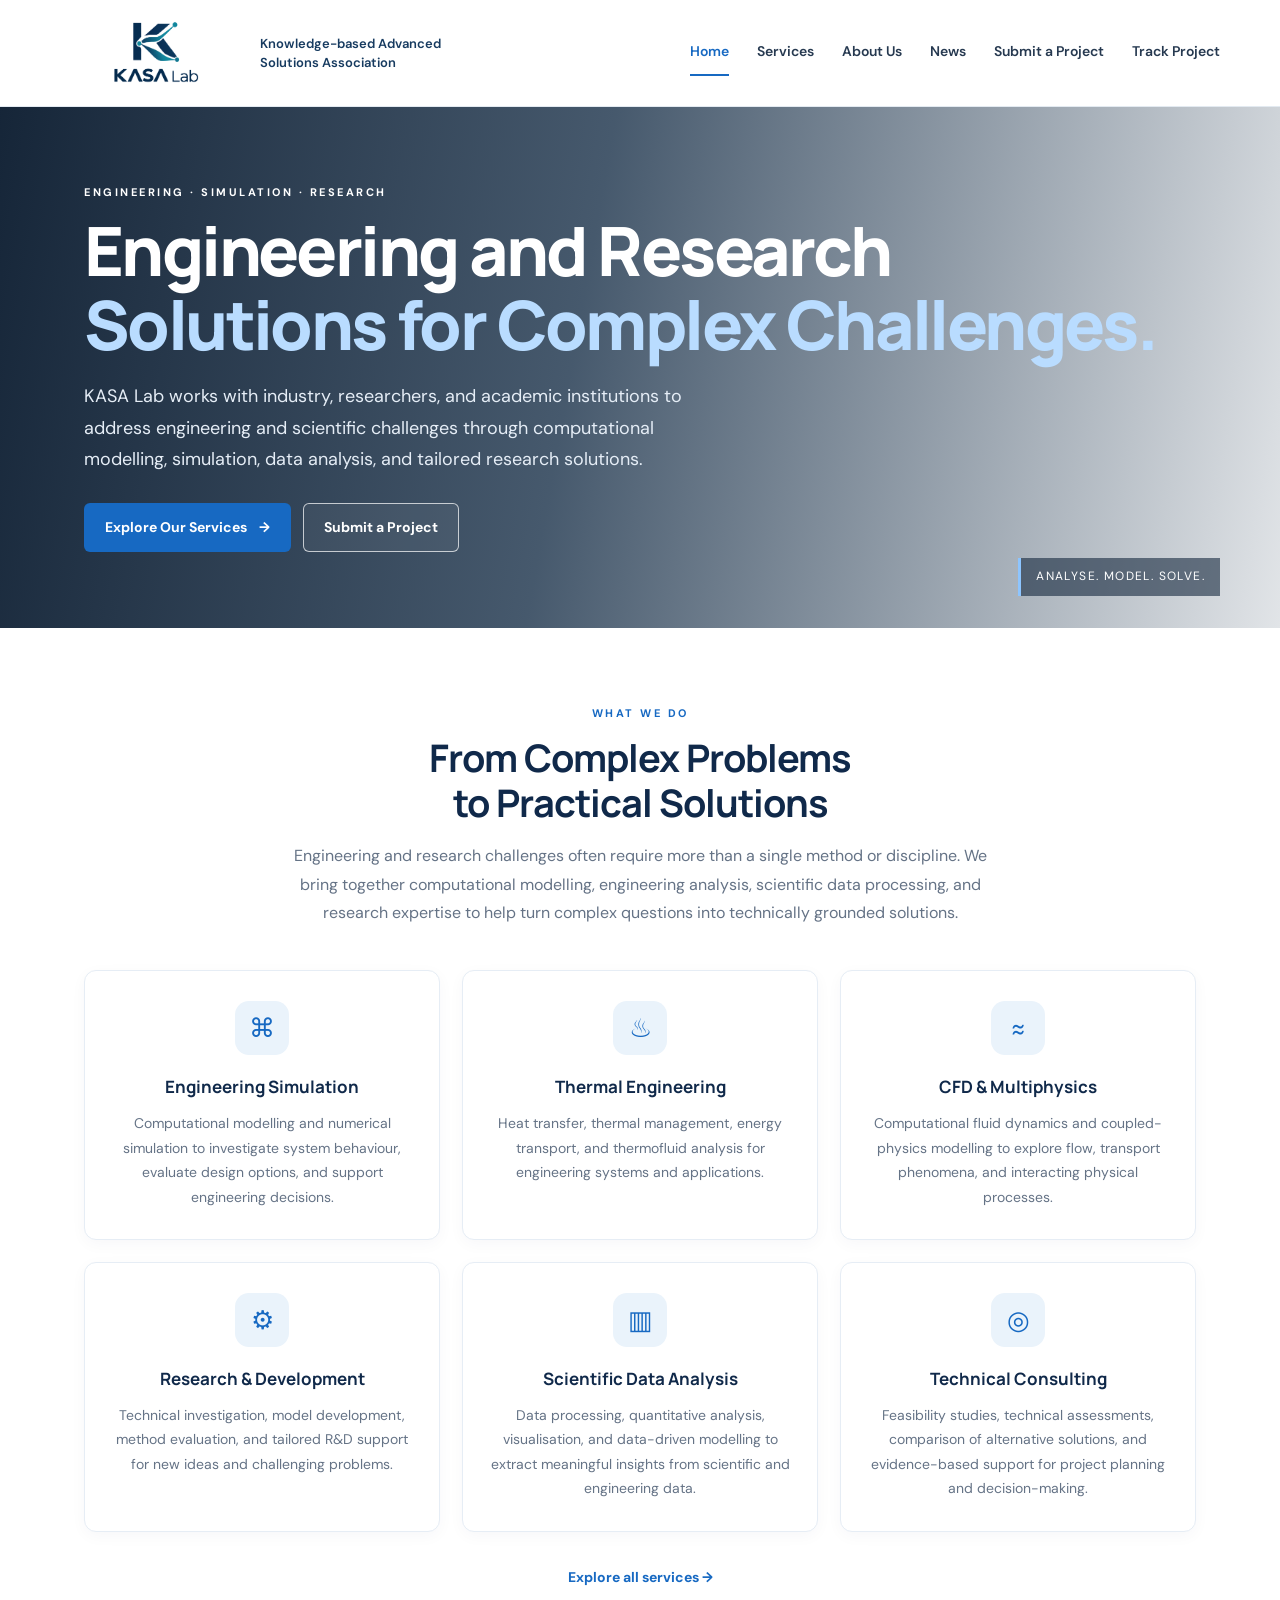
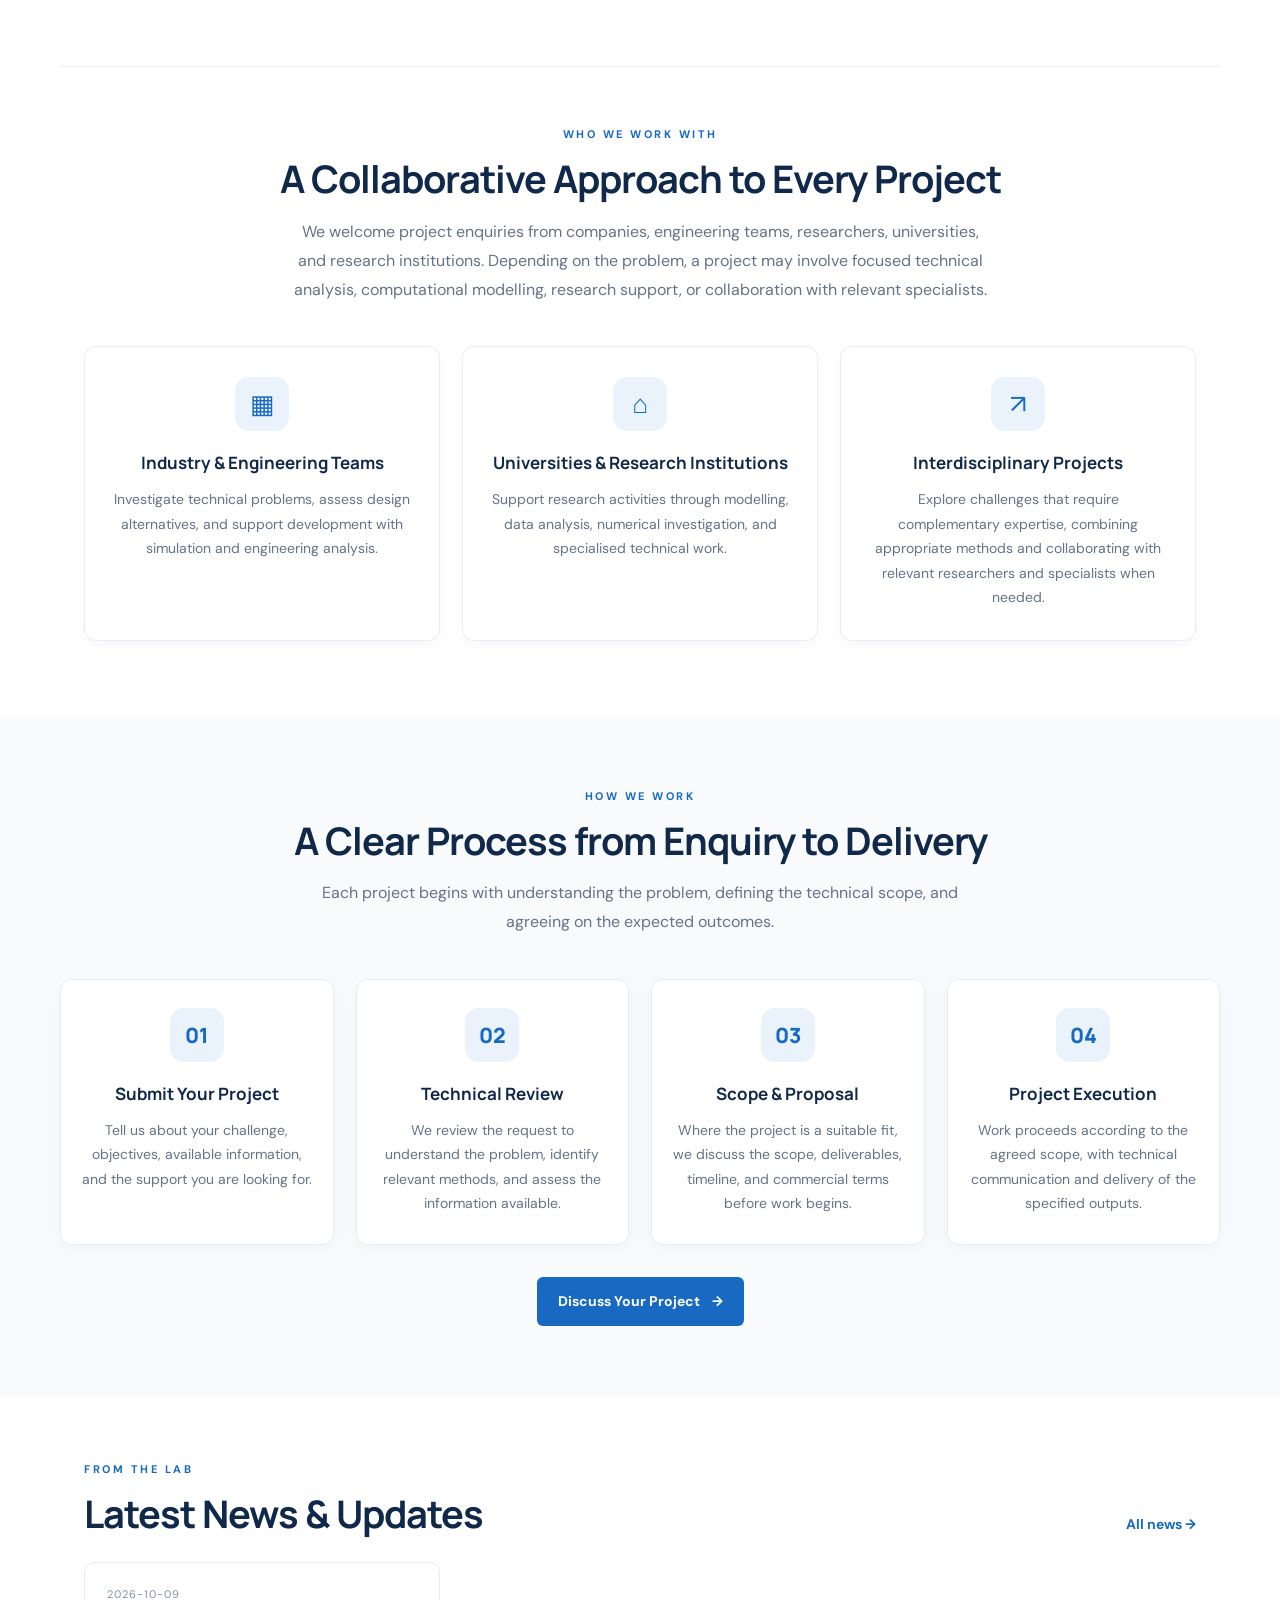
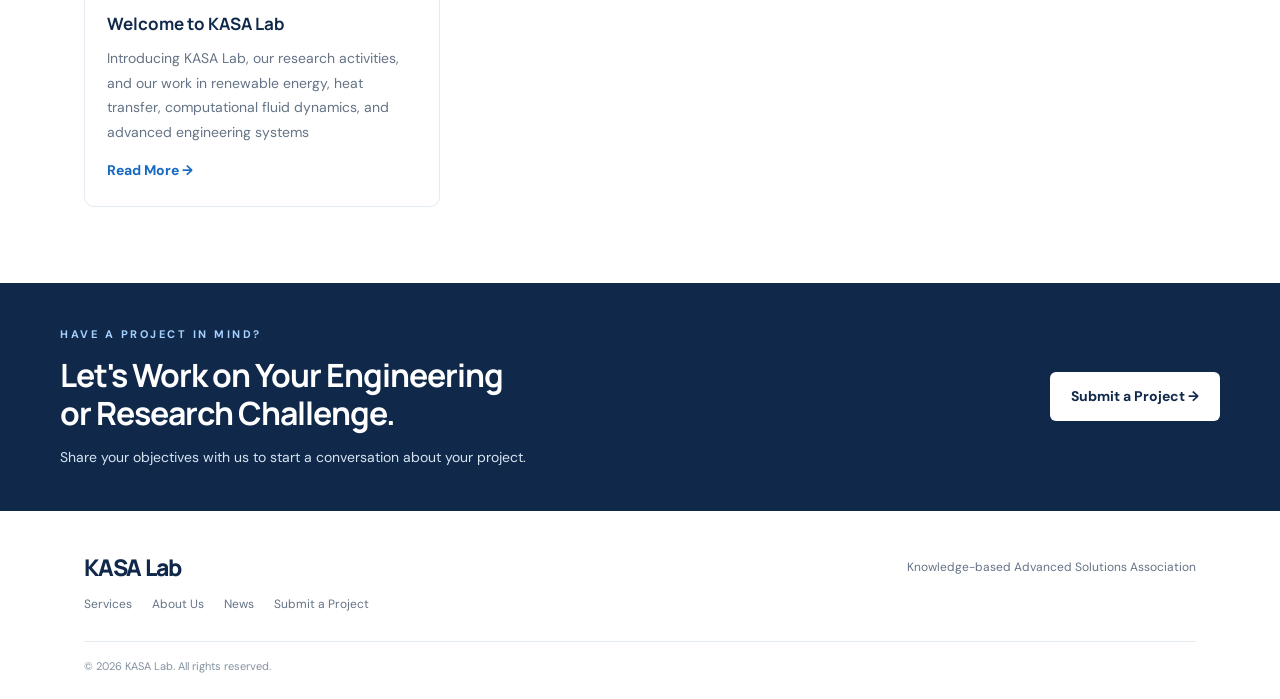
==== commit a765e295: "Add files via upload" ====
--- a/index.html
+++ b/index.html
@@ -13,6 +13,11 @@
   <title>KASA Lab | Engineering, Simulation & Research Solutions</title>
 
   <link rel="stylesheet" href="styles.css">
+  <link rel="icon" href="/favicon.ico" sizes="any">
+  <link rel="icon" type="image/svg+xml" href="/favicon.svg">
+  <link rel="icon" type="image/png" sizes="32x32" href="/favicon-32.png">
+  <link rel="icon" type="image/png" sizes="16x16" href="/favicon-16.png">
+  <link rel="apple-touch-icon" href="/apple-touch-icon.png">
 </head>
 
 <body>
@@ -44,7 +49,7 @@
     <a href="services.html">Services</a>
     <a href="about.html">About Us</a>
     <a href="news.html">News</a>
-    <a href="contact.html">Contact</a>
+    <a href="submit-project.html">Submit a Project</a>
     <a href="track-project.html">Track Project</a>
   </nav>
 </header>
@@ -76,7 +81,7 @@
           Explore Our Services <span>→</span>
         </a>
 
-        <a class="button button-outline" href="contact.html">
+        <a class="button button-outline" href="submit-project.html">
           Submit a Project
         </a>
       </div>
@@ -304,7 +309,7 @@
     </div>
 
     <div class="section-action">
-      <a class="button button-primary" href="contact.html">
+      <a class="button button-primary" href="submit-project.html">
         Discuss Your Project <span>→</span>
       </a>
     </div>
@@ -343,7 +348,7 @@
       </p>
     </div>
 
-    <a class="button button-light" href="contact.html">
+    <a class="button button-light" href="submit-project.html">
       Submit a Project →
     </a>
   </section>
@@ -362,7 +367,7 @@
     <a href="services.html">Services</a>
     <a href="about.html">About Us</a>
     <a href="news.html">News</a>
-    <a href="contact.html">Contact</a>
+    <a href="submit-project.html">Submit a Project</a>
   </div>
 
   <small>
